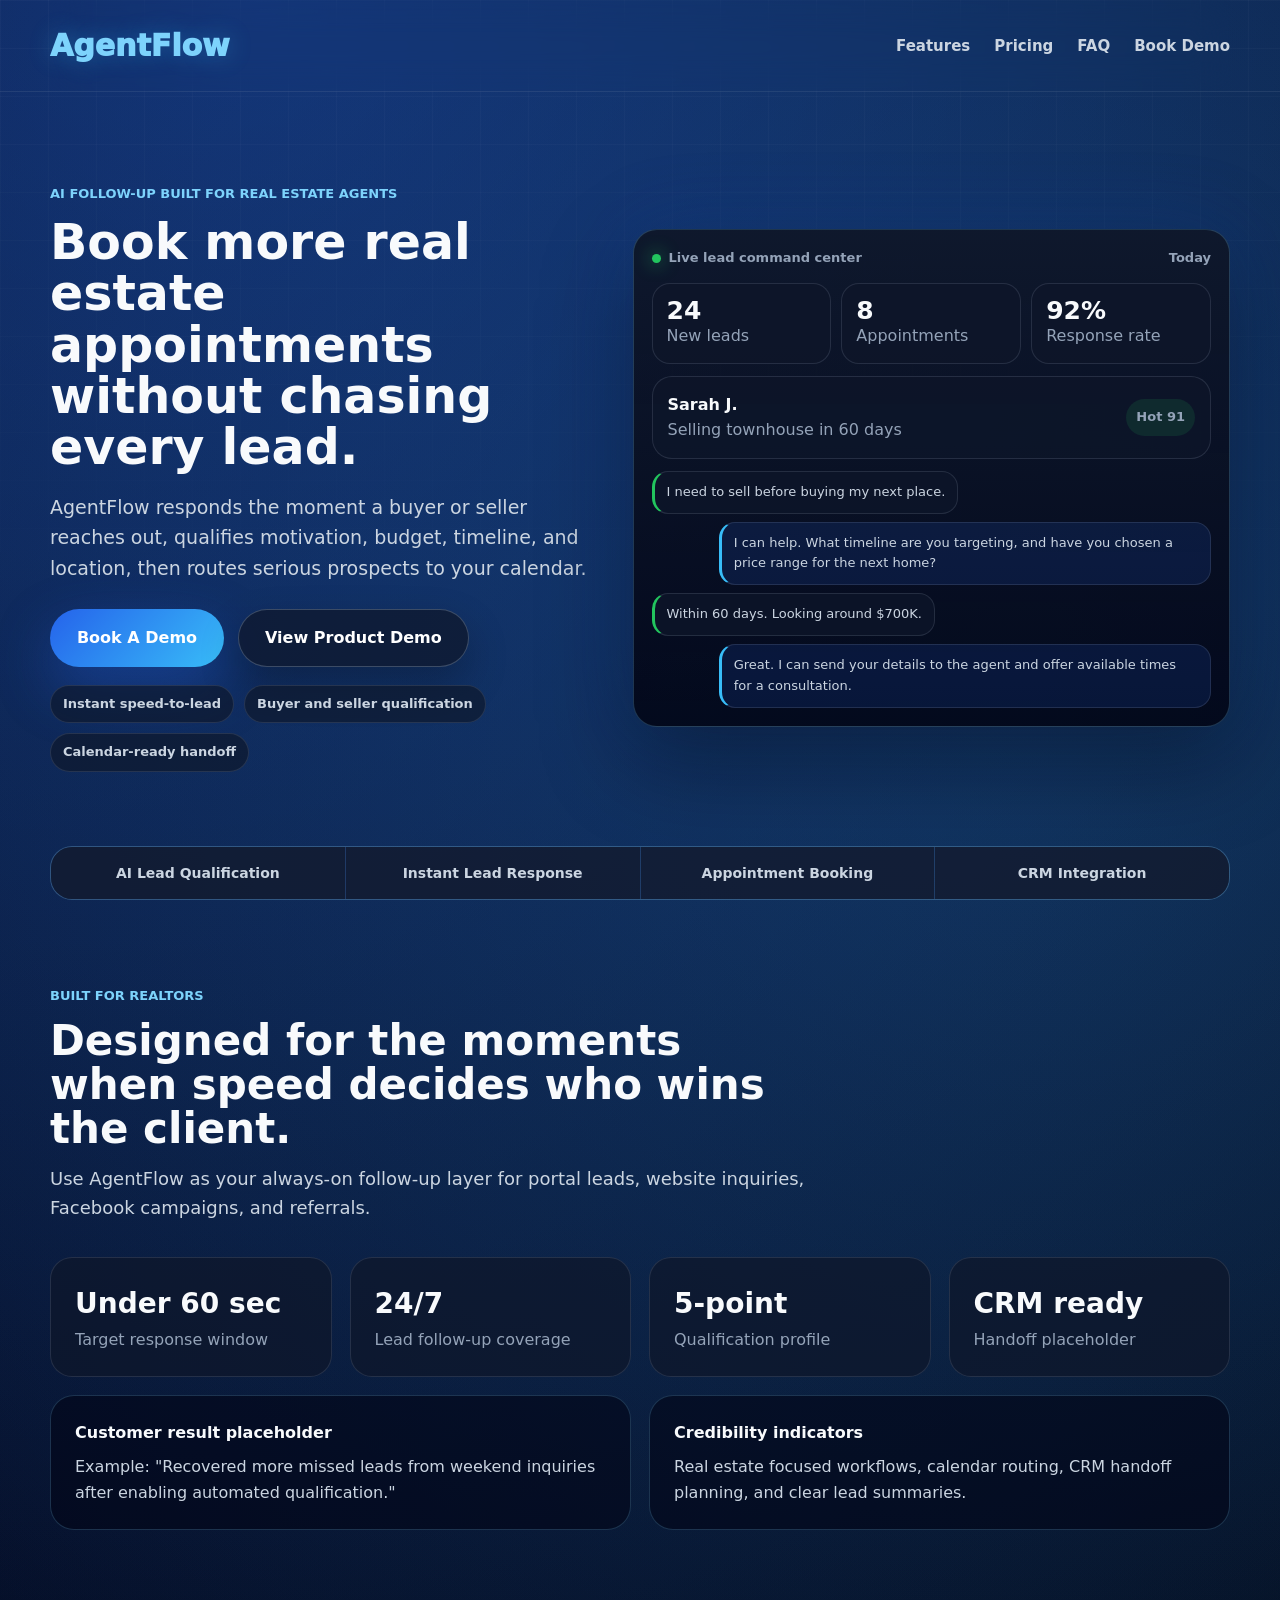
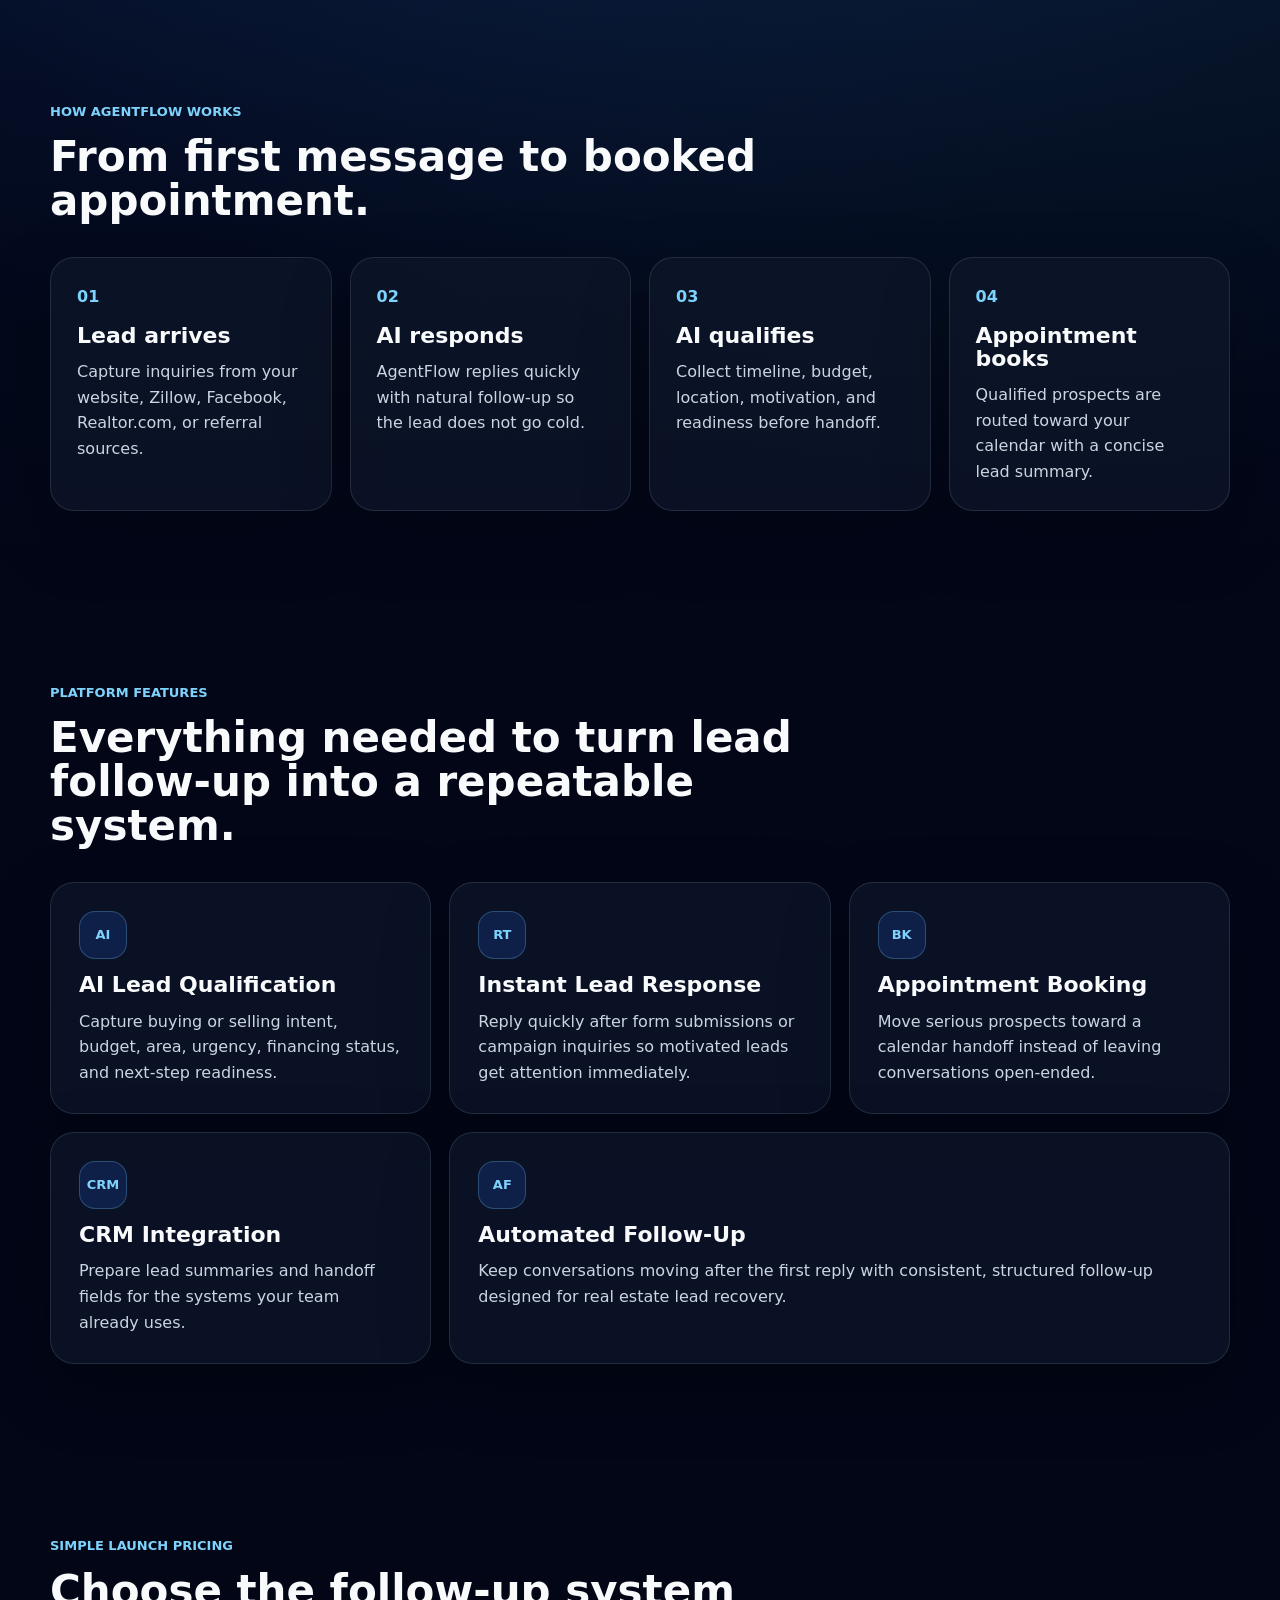
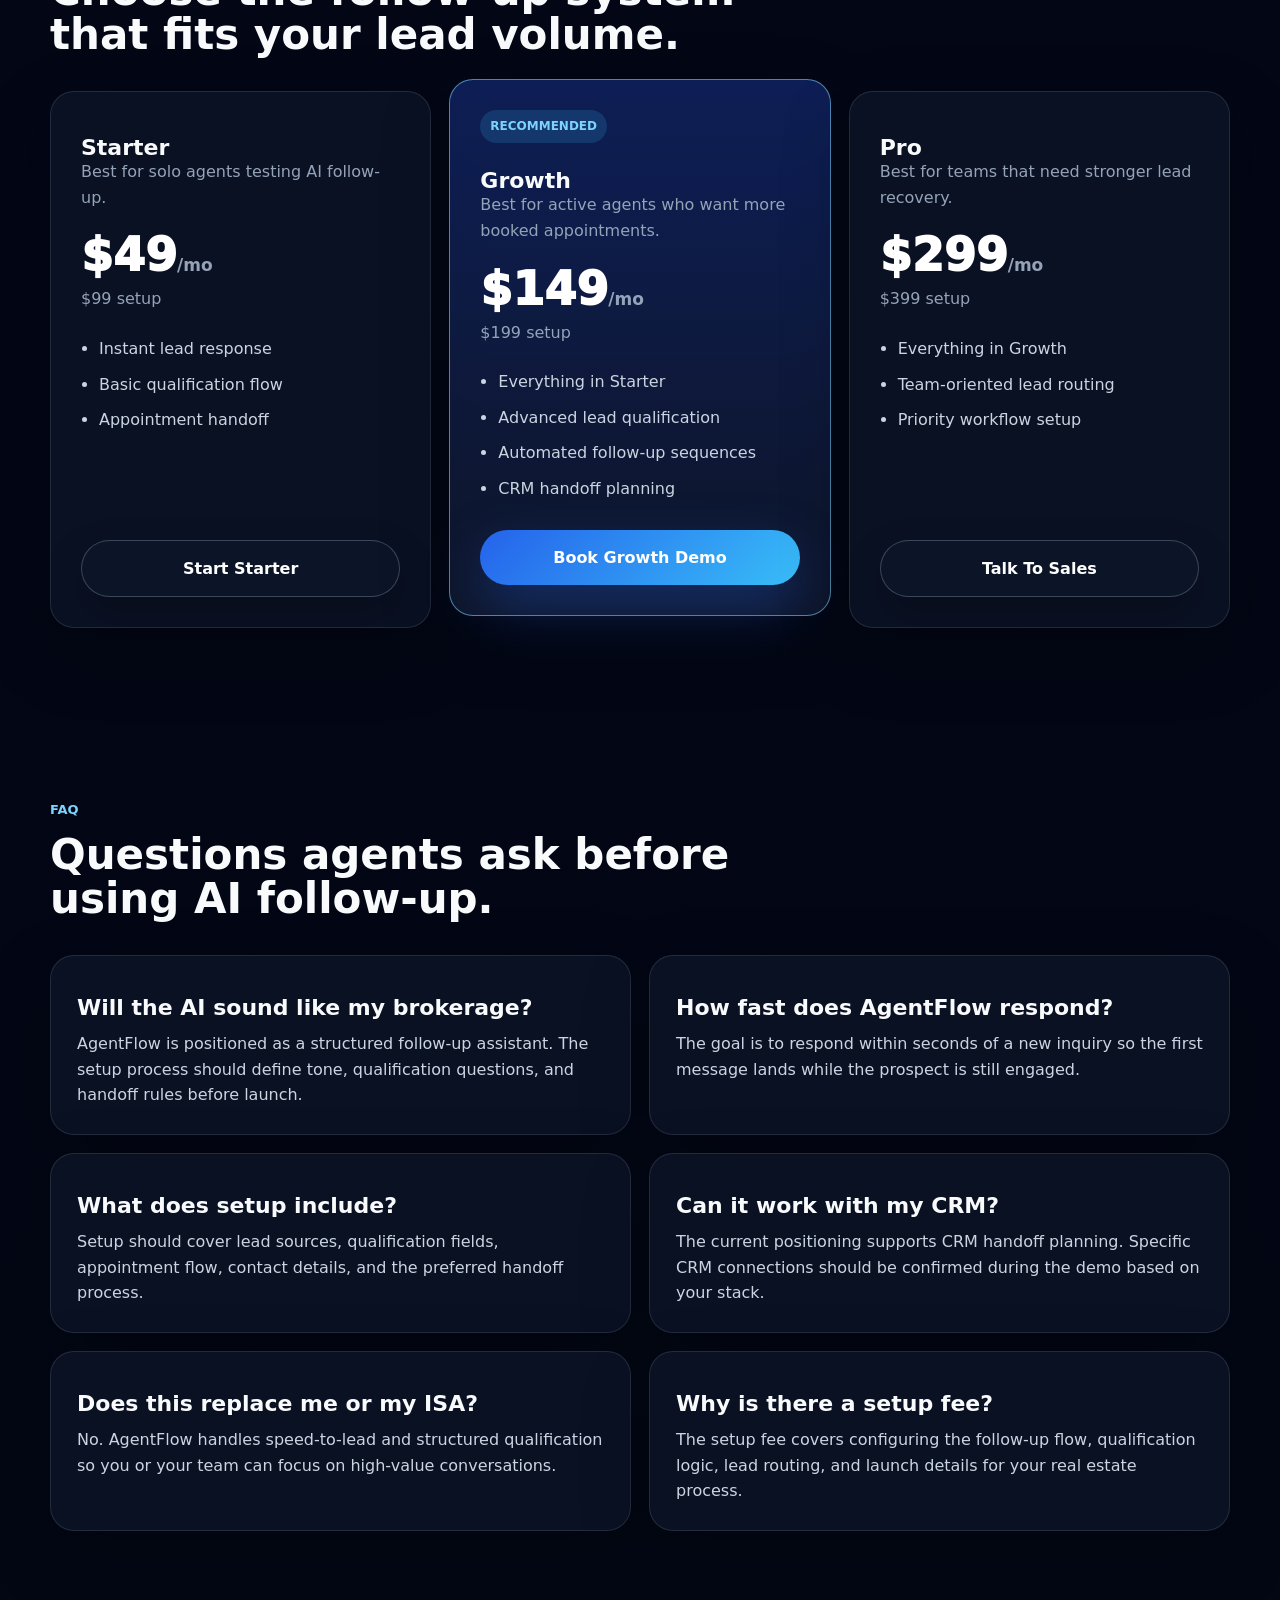
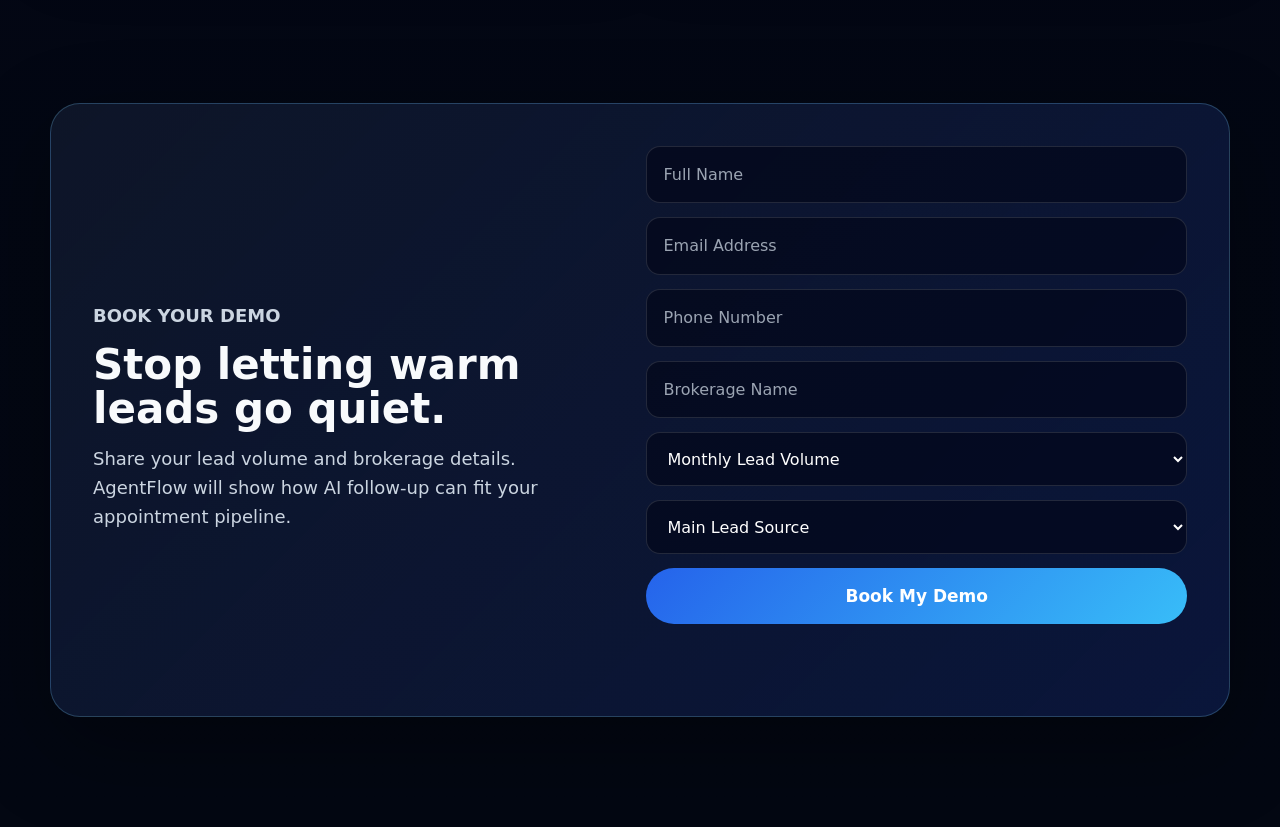
==== landing-page/index.html @ db69541e "Build AgentFlow landing page and lead capture" ====
<!DOCTYPE html>
<html lang="en">
<head>
  <meta charset="UTF-8">
  <meta name="viewport" content="width=device-width, initial-scale=1.0">
  <meta name="description" content="AgentFlow helps real estate agents respond to new leads, qualify buyers and sellers, and book more appointments with AI-powered follow-up.">
  <title>AgentFlow | AI Lead Response and Appointment Booking for Realtors</title>
  <link rel="stylesheet" href="styles.css">
</head>
<body>
  <nav>
    <a class="logo" href="#">AgentFlow</a>
    <div class="nav-links">
      <a href="#features">Features</a>
      <a href="#pricing">Pricing</a>
      <a href="#faq">FAQ</a>
      <a href="#contact">Book Demo</a>
    </div>
  </nav>

  <main>
    <section class="hero">
      <div class="hero-content">
        <p class="eyebrow">AI follow-up built for real estate agents</p>
        <h1>Book more real estate appointments without chasing every lead.</h1>
        <p class="hero-copy">AgentFlow responds the moment a buyer or seller reaches out, qualifies motivation, budget, timeline, and location, then routes serious prospects to your calendar.</p>

        <div class="hero-actions">
          <a class="btn btn-primary" href="#contact">Book A Demo</a>
          <a class="btn btn-secondary" href="dashboard.html">View Product Demo</a>
        </div>

        <div class="hero-points" aria-label="AgentFlow highlights">
          <span>Instant speed-to-lead</span>
          <span>Buyer and seller qualification</span>
          <span>Calendar-ready handoff</span>
        </div>
      </div>

      <div class="product-preview" aria-label="AgentFlow dashboard preview">
        <div class="preview-header">
          <div>
            <span class="status-dot"></span>
            Live lead command center
          </div>
          <span>Today</span>
        </div>

        <div class="preview-metrics">
          <div>
            <strong>24</strong>
            <span>New leads</span>
          </div>
          <div>
            <strong>8</strong>
            <span>Appointments</span>
          </div>
          <div>
            <strong>92%</strong>
            <span>Response rate</span>
          </div>
        </div>

        <div class="lead-card hot-lead">
          <div>
            <strong>Sarah J.</strong>
            <span>Selling townhouse in 60 days</span>
          </div>
          <span class="lead-score">Hot 91</span>
        </div>

        <div class="conversation">
          <div class="message lead-message">I need to sell before buying my next place.</div>
          <div class="message ai-message">I can help. What timeline are you targeting, and have you chosen a price range for the next home?</div>
          <div class="message lead-message">Within 60 days. Looking around $700K.</div>
          <div class="message ai-message">Great. I can send your details to the agent and offer available times for a consultation.</div>
        </div>
      </div>
    </section>

    <section class="hero-trust-bar" aria-label="AgentFlow platform capabilities">
      <span>AI Lead Qualification</span>
      <span>Instant Lead Response</span>
      <span>Appointment Booking</span>
      <span>CRM Integration</span>
    </section>

    <section class="trust">
      <div class="section-intro">
        <p class="eyebrow">Built for Realtors</p>
        <h2>Designed for the moments when speed decides who wins the client.</h2>
        <p>Use AgentFlow as your always-on follow-up layer for portal leads, website inquiries, Facebook campaigns, and referrals.</p>
      </div>

      <div class="trust-grid">
        <div class="metric-card">
          <strong>Under 60 sec</strong>
          <span>Target response window</span>
        </div>
        <div class="metric-card">
          <strong>24/7</strong>
          <span>Lead follow-up coverage</span>
        </div>
        <div class="metric-card">
          <strong>5-point</strong>
          <span>Qualification profile</span>
        </div>
        <div class="metric-card">
          <strong>CRM ready</strong>
          <span>Handoff placeholder</span>
        </div>
      </div>

      <div class="result-strip">
        <div>
          <strong>Customer result placeholder</strong>
          <p>Example: "Recovered more missed leads from weekend inquiries after enabling automated qualification."</p>
        </div>
        <div>
          <strong>Credibility indicators</strong>
          <p>Real estate focused workflows, calendar routing, CRM handoff planning, and clear lead summaries.</p>
        </div>
      </div>
    </section>

    <section class="workflow">
      <div class="section-intro">
        <p class="eyebrow">How AgentFlow works</p>
        <h2>From first message to booked appointment.</h2>
      </div>

      <div class="workflow-grid">
        <div class="step-card">
          <span>01</span>
          <h3>Lead arrives</h3>
          <p>Capture inquiries from your website, Zillow, Facebook, Realtor.com, or referral sources.</p>
        </div>
        <div class="step-card">
          <span>02</span>
          <h3>AI responds</h3>
          <p>AgentFlow replies quickly with natural follow-up so the lead does not go cold.</p>
        </div>
        <div class="step-card">
          <span>03</span>
          <h3>AI qualifies</h3>
          <p>Collect timeline, budget, location, motivation, and readiness before handoff.</p>
        </div>
        <div class="step-card">
          <span>04</span>
          <h3>Appointment books</h3>
          <p>Qualified prospects are routed toward your calendar with a concise lead summary.</p>
        </div>
      </div>
    </section>

    <section id="features" class="features">
      <div class="section-intro">
        <p class="eyebrow">Platform features</p>
        <h2>Everything needed to turn lead follow-up into a repeatable system.</h2>
      </div>

      <div class="features-grid">
        <div class="feature-card">
          <span class="feature-icon">AI</span>
          <h3>AI Lead Qualification</h3>
          <p>Capture buying or selling intent, budget, area, urgency, financing status, and next-step readiness.</p>
        </div>
        <div class="feature-card">
          <span class="feature-icon">RT</span>
          <h3>Instant Lead Response</h3>
          <p>Reply quickly after form submissions or campaign inquiries so motivated leads get attention immediately.</p>
        </div>
        <div class="feature-card">
          <span class="feature-icon">BK</span>
          <h3>Appointment Booking</h3>
          <p>Move serious prospects toward a calendar handoff instead of leaving conversations open-ended.</p>
        </div>
        <div class="feature-card">
          <span class="feature-icon">CRM</span>
          <h3>CRM Integration</h3>
          <p>Prepare lead summaries and handoff fields for the systems your team already uses.</p>
        </div>
        <div class="feature-card feature-wide">
          <span class="feature-icon">AF</span>
          <h3>Automated Follow-Up</h3>
          <p>Keep conversations moving after the first reply with consistent, structured follow-up designed for real estate lead recovery.</p>
        </div>
      </div>
    </section>

    <section id="pricing" class="pricing">
      <div class="section-intro">
        <p class="eyebrow">Simple launch pricing</p>
        <h2>Choose the follow-up system that fits your lead volume.</h2>
      </div>

      <div class="pricing-grid">
        <div class="pricing-card">
          <h3>Starter</h3>
          <p class="plan-copy">Best for solo agents testing AI follow-up.</p>
          <p class="price">$49<span>/mo</span></p>
          <p class="setup">$99 setup</p>
          <ul>
            <li>Instant lead response</li>
            <li>Basic qualification flow</li>
            <li>Appointment handoff</li>
          </ul>
          <a class="btn btn-secondary" href="#contact">Start Starter</a>
        </div>

        <div class="pricing-card recommended">
          <p class="plan-badge">Recommended</p>
          <h3>Growth</h3>
          <p class="plan-copy">Best for active agents who want more booked appointments.</p>
          <p class="price">$149<span>/mo</span></p>
          <p class="setup">$199 setup</p>
          <ul>
            <li>Everything in Starter</li>
            <li>Advanced lead qualification</li>
            <li>Automated follow-up sequences</li>
            <li>CRM handoff planning</li>
          </ul>
          <a class="btn btn-primary" href="#contact">Book Growth Demo</a>
        </div>

        <div class="pricing-card">
          <h3>Pro</h3>
          <p class="plan-copy">Best for teams that need stronger lead recovery.</p>
          <p class="price">$299<span>/mo</span></p>
          <p class="setup">$399 setup</p>
          <ul>
            <li>Everything in Growth</li>
            <li>Team-oriented lead routing</li>
            <li>Priority workflow setup</li>
          </ul>
          <a class="btn btn-secondary" href="#contact">Talk To Sales</a>
        </div>
      </div>
    </section>

    <section id="faq" class="faq">
      <div class="section-intro">
        <p class="eyebrow">FAQ</p>
        <h2>Questions agents ask before using AI follow-up.</h2>
      </div>

      <div class="faq-grid">
        <div class="faq-item">
          <h3>Will the AI sound like my brokerage?</h3>
          <p>AgentFlow is positioned as a structured follow-up assistant. The setup process should define tone, qualification questions, and handoff rules before launch.</p>
        </div>
        <div class="faq-item">
          <h3>How fast does AgentFlow respond?</h3>
          <p>The goal is to respond within seconds of a new inquiry so the first message lands while the prospect is still engaged.</p>
        </div>
        <div class="faq-item">
          <h3>What does setup include?</h3>
          <p>Setup should cover lead sources, qualification fields, appointment flow, contact details, and the preferred handoff process.</p>
        </div>
        <div class="faq-item">
          <h3>Can it work with my CRM?</h3>
          <p>The current positioning supports CRM handoff planning. Specific CRM connections should be confirmed during the demo based on your stack.</p>
        </div>
        <div class="faq-item">
          <h3>Does this replace me or my ISA?</h3>
          <p>No. AgentFlow handles speed-to-lead and structured qualification so you or your team can focus on high-value conversations.</p>
        </div>
        <div class="faq-item">
          <h3>Why is there a setup fee?</h3>
          <p>The setup fee covers configuring the follow-up flow, qualification logic, lead routing, and launch details for your real estate process.</p>
        </div>
      </div>
    </section>

    <section id="contact" class="contact">
      <div class="contact-panel">
        <div>
          <p class="eyebrow">Book your demo</p>
          <h2>Stop letting warm leads go quiet.</h2>
          <p>Share your lead volume and brokerage details. AgentFlow will show how AI follow-up can fit your appointment pipeline.</p>
        </div>

        <form class="demo-form" id="demo-form">
          <input type="text" name="full_name" placeholder="Full Name" autocomplete="name" required>
          <input type="email" name="email" placeholder="Email Address" autocomplete="email" required>
          <input type="tel" name="phone" placeholder="Phone Number" autocomplete="tel" required>
          <input type="text" name="brokerage" placeholder="Brokerage Name" autocomplete="organization">
          <select name="monthly_lead_volume" required>
            <option value="">Monthly Lead Volume</option>
            <option value="0-25 Leads">0-25 Leads</option>
            <option value="25-100 Leads">25-100 Leads</option>
            <option value="100-500 Leads">100-500 Leads</option>
            <option value="500+ Leads">500+ Leads</option>
          </select>
          <select name="main_lead_source" required>
            <option value="">Main Lead Source</option>
            <option value="Website">Website</option>
            <option value="Zillow">Zillow</option>
            <option value="Facebook">Facebook</option>
            <option value="Realtor.com">Realtor.com</option>
            <option value="Referral">Referral</option>
            <option value="Other">Other</option>
          </select>
          <input type="hidden" name="page_url">
          <input type="hidden" name="timestamp">
          <button type="submit">Book My Demo</button>
          <p class="form-status" id="form-status" role="status" aria-live="polite"></p>
        </form>
      </div>
    </section>
  </main>

  <script src="script.js" defer></script>
</body>
</html>
---- landing-page/styles.css ----
:root {
  --bg: #020617;
  --panel: rgba(15, 23, 42, 0.78);
  --panel-strong: rgba(15, 23, 42, 0.94);
  --line: rgba(148, 163, 184, 0.18);
  --line-strong: rgba(125, 211, 252, 0.36);
  --text: #f8fafc;
  --muted: #cbd5e1;
  --soft: #94a3b8;
  --blue: #2563eb;
  --cyan: #38bdf8;
  --cyan-soft: #7dd3fc;
  --green: #22c55e;
  --yellow: #facc15;
  --max: 1180px;
}

* {
  margin: 0;
  padding: 0;
  box-sizing: border-box;
}

html {
  scroll-behavior: smooth;
}

body {
  font-family: Inter, ui-sans-serif, system-ui, -apple-system, BlinkMacSystemFont, "Segoe UI", Arial, sans-serif;
  background:
    radial-gradient(circle at 20% 0%, rgba(37, 99, 235, 0.38), transparent 34%),
    radial-gradient(circle at 80% 12%, rgba(56, 189, 248, 0.18), transparent 28%),
    linear-gradient(180deg, #061127 0%, var(--bg) 42%, #030712 100%);
  color: var(--text);
  line-height: 1.6;
}

body::before {
  content: "";
  position: fixed;
  inset: 0;
  pointer-events: none;
  background-image: linear-gradient(rgba(255,255,255,0.028) 1px, transparent 1px), linear-gradient(90deg, rgba(255,255,255,0.028) 1px, transparent 1px);
  background-size: 48px 48px;
  mask-image: linear-gradient(to bottom, black, transparent 78%);
}

a {
  color: inherit;
}

nav {
  display: flex;
  justify-content: space-between;
  align-items: center;
  gap: 24px;
  width: min(var(--max), calc(100% - 48px));
  margin: 0 auto;
  padding: 22px 0;
  position: sticky;
  top: 0;
  z-index: 10;
  backdrop-filter: blur(18px);
}

nav::after {
  content: "";
  position: absolute;
  left: 50%;
  bottom: 0;
  width: 100vw;
  height: 1px;
  transform: translateX(-50%);
  background: rgba(148, 163, 184, 0.14);
}

.logo {
  color: var(--cyan-soft);
  font-size: 30px;
  font-weight: 950;
  letter-spacing: 0;
  text-decoration: none;
  text-shadow: 0 0 24px rgba(56, 189, 248, 0.32);
}

.nav-links {
  display: flex;
  align-items: center;
  gap: 24px;
}

.nav-links a {
  color: var(--muted);
  font-size: 15px;
  font-weight: 700;
  text-decoration: none;
}

.nav-links a:hover {
  color: var(--text);
}

main {
  position: relative;
}

.hero,
.hero-trust-bar,
.trust,
.workflow,
.features,
.pricing,
.faq,
.contact {
  width: min(var(--max), calc(100% - 48px));
  margin: 0 auto;
}

.hero {
  display: grid;
  grid-template-columns: minmax(0, 0.95fr) minmax(440px, 1.05fr);
  gap: 42px;
  align-items: center;
  min-height: calc(100vh - 150px);
  padding: 40px 0 18px;
}

.hero-content {
  max-width: 660px;
}

.eyebrow {
  color: var(--cyan-soft);
  font-size: 13px;
  font-weight: 900;
  letter-spacing: 0;
  margin-bottom: 12px;
  text-transform: uppercase;
}

h1,
h2,
h3 {
  letter-spacing: 0;
  line-height: 1.05;
}

h1 {
  font-size: 49px;
  max-width: 640px;
}

.hero-copy {
  max-width: 630px;
  margin-top: 18px;
  color: var(--muted);
  font-size: 19px;
}

.hero-actions {
  display: flex;
  flex-wrap: wrap;
  gap: 14px;
  margin-top: 26px;
}

.btn {
  display: inline-flex;
  align-items: center;
  justify-content: center;
  min-height: 54px;
  min-width: 174px;
  padding: 15px 26px;
  border-radius: 999px;
  color: white;
  font-weight: 900;
  text-align: center;
  text-decoration: none;
  transition: transform 0.2s ease, box-shadow 0.2s ease, border-color 0.2s ease, background 0.2s ease;
}

.btn:hover {
  transform: translateY(-2px);
}

.btn-primary {
  background: linear-gradient(135deg, var(--blue), var(--cyan));
  box-shadow: 0 22px 55px rgba(37, 99, 235, 0.34);
}

.btn-secondary {
  background: rgba(15, 23, 42, 0.72);
  border: 1px solid rgba(148, 163, 184, 0.34);
  box-shadow: 0 18px 42px rgba(0, 0, 0, 0.24);
}

.btn-secondary:hover {
  border-color: var(--line-strong);
}

.hero-points {
  display: flex;
  flex-wrap: wrap;
  gap: 10px;
  margin-top: 18px;
}

.hero-points span {
  border: 1px solid var(--line);
  border-radius: 999px;
  background: rgba(15, 23, 42, 0.66);
  color: var(--muted);
  font-size: 13px;
  font-weight: 800;
  padding: 8px 12px;
}

.product-preview {
  border: 1px solid rgba(125, 211, 252, 0.22);
  border-radius: 24px;
  background: linear-gradient(180deg, rgba(15, 23, 42, 0.96), rgba(2, 6, 23, 0.92));
  box-shadow: 0 32px 90px rgba(0, 0, 0, 0.42), 0 0 80px rgba(37, 99, 235, 0.18);
  padding: 18px;
  overflow: hidden;
}

.preview-header,
.lead-card {
  display: flex;
  align-items: center;
  justify-content: space-between;
  gap: 16px;
}

.preview-header {
  color: var(--soft);
  font-size: 13px;
  font-weight: 800;
  margin-bottom: 14px;
}

.preview-header div {
  display: flex;
  align-items: center;
  gap: 8px;
}

.status-dot {
  display: inline-block;
  width: 9px;
  height: 9px;
  border-radius: 999px;
  background: var(--green);
  box-shadow: 0 0 18px rgba(34, 197, 94, 0.9);
}

.preview-metrics {
  display: grid;
  grid-template-columns: repeat(3, 1fr);
  gap: 10px;
}

.preview-metrics div,
.lead-card,
.message,
.metric-card,
.step-card,
.feature-card,
.pricing-card,
.faq-item {
  border: 1px solid var(--line);
  background: rgba(15, 23, 42, 0.72);
}

.preview-metrics div {
  border-radius: 18px;
  padding: 14px;
}

.preview-metrics strong {
  display: block;
  font-size: 25px;
  line-height: 1;
}

.preview-metrics span,
.lead-card span,
.metric-card span,
.setup,
.plan-copy {
  color: var(--soft);
}

.lead-card {
  border-radius: 20px;
  margin-top: 12px;
  padding: 15px;
}

.lead-card strong,
.lead-card span {
  display: block;
}

.lead-score {
  flex: 0 0 auto;
  border-radius: 999px;
  background: rgba(34, 197, 94, 0.12);
  color: #86efac;
  font-size: 13px;
  font-weight: 900;
  padding: 8px 10px;
}

.conversation {
  display: grid;
  gap: 8px;
  margin-top: 12px;
}

.message {
  max-width: 88%;
  border-radius: 16px;
  color: var(--muted);
  font-size: 13px;
  padding: 10px 12px;
}

.lead-message {
  justify-self: start;
  border-left: 3px solid var(--green);
}

.ai-message {
  justify-self: end;
  border-left: 3px solid var(--cyan);
  background: rgba(37, 99, 235, 0.14);
}

.hero-trust-bar {
  display: grid;
  grid-template-columns: repeat(4, 1fr);
  gap: 1px;
  border: 1px solid rgba(125, 211, 252, 0.2);
  border-radius: 22px;
  background: rgba(148, 163, 184, 0.12);
  overflow: hidden;
  margin-top: 4px;
}

.hero-trust-bar span {
  background: rgba(15, 23, 42, 0.78);
  color: var(--muted);
  font-size: 14px;
  font-weight: 900;
  padding: 15px 16px;
  text-align: center;
}

.trust,
.workflow,
.features,
.pricing,
.faq,
.contact {
  padding: 86px 0;
}

.section-intro {
  max-width: 760px;
  margin-bottom: 34px;
}

.section-intro h2,
.contact h2 {
  font-size: 42px;
}

.section-intro p:not(.eyebrow),
.contact p {
  margin-top: 14px;
  color: var(--muted);
  font-size: 18px;
}

.trust-grid,
.workflow-grid,
.features-grid,
.pricing-grid,
.faq-grid {
  display: grid;
  gap: 18px;
}

.trust-grid {
  grid-template-columns: repeat(4, 1fr);
}

.metric-card {
  border-radius: 22px;
  padding: 24px;
}

.metric-card strong {
  display: block;
  font-size: 28px;
}

.result-strip {
  display: grid;
  grid-template-columns: 1fr 1fr;
  gap: 18px;
  margin-top: 18px;
}

.result-strip div {
  border: 1px solid rgba(125, 211, 252, 0.2);
  border-radius: 24px;
  background: rgba(2, 6, 23, 0.62);
  padding: 24px;
}

.result-strip p {
  color: var(--muted);
  margin-top: 8px;
}

.workflow-grid {
  grid-template-columns: repeat(4, 1fr);
}

.step-card,
.feature-card,
.pricing-card,
.faq-item {
  border-radius: 24px;
  box-shadow: 0 24px 70px rgba(0, 0, 0, 0.22);
}

.step-card {
  padding: 26px;
}

.step-card span {
  color: var(--cyan-soft);
  font-weight: 900;
}

.step-card h3,
.feature-card h3,
.pricing-card h3,
.faq-item h3 {
  margin-top: 14px;
  font-size: 22px;
}

.step-card p,
.feature-card p,
.faq-item p {
  color: var(--muted);
  margin-top: 12px;
}

.features-grid {
  grid-template-columns: repeat(3, 1fr);
}

.feature-card {
  padding: 28px;
}

.feature-wide {
  grid-column: span 2;
}

.feature-icon {
  display: inline-flex;
  align-items: center;
  justify-content: center;
  width: 48px;
  height: 48px;
  border: 1px solid rgba(125, 211, 252, 0.26);
  border-radius: 16px;
  background: rgba(37, 99, 235, 0.18);
  color: var(--cyan-soft);
  font-size: 13px;
  font-weight: 900;
}

.pricing-grid {
  grid-template-columns: repeat(3, 1fr);
  align-items: stretch;
}

.pricing-card {
  display: flex;
  flex-direction: column;
  position: relative;
  padding: 30px;
}

.pricing-card.recommended {
  border-color: rgba(125, 211, 252, 0.58);
  background: linear-gradient(180deg, rgba(30, 64, 175, 0.42), rgba(15, 23, 42, 0.9));
  transform: translateY(-12px);
}

.plan-badge {
  align-self: flex-start;
  border-radius: 999px;
  background: rgba(56, 189, 248, 0.16);
  color: var(--cyan-soft);
  font-size: 12px;
  font-weight: 900;
  margin-bottom: 12px;
  padding: 7px 10px;
  text-transform: uppercase;
}

.price {
  margin-top: 22px;
  color: white;
  font-size: 46px;
  font-weight: 950;
  line-height: 1;
}

.price span {
  color: var(--soft);
  font-size: 17px;
  font-weight: 800;
}

.setup {
  margin-top: 8px;
}

.pricing-card ul {
  display: grid;
  gap: 10px;
  margin: 24px 0 28px;
  padding-left: 18px;
  color: var(--muted);
}

.pricing-card .btn {
  margin-top: auto;
}

.faq-grid {
  grid-template-columns: repeat(2, 1fr);
}

.faq-item {
  padding: 26px;
}

.contact {
  padding-bottom: 110px;
}

.contact-panel {
  display: grid;
  grid-template-columns: 0.95fr 1fr;
  gap: 40px;
  align-items: center;
  border: 1px solid rgba(125, 211, 252, 0.24);
  border-radius: 30px;
  background: linear-gradient(135deg, rgba(15, 23, 42, 0.92), rgba(30, 64, 175, 0.26));
  box-shadow: 0 30px 90px rgba(0, 0, 0, 0.32);
  padding: 42px;
}

.demo-form {
  display: grid;
  gap: 14px;
}

.demo-form input,
.demo-form select {
  width: 100%;
  min-height: 54px;
  border: 1px solid rgba(255, 255, 255, 0.12);
  border-radius: 14px;
  background: rgba(2, 6, 23, 0.62);
  color: white;
  font: inherit;
  font-size: 16px;
  padding: 15px 16px;
}

.demo-form input::placeholder {
  color: rgba(203, 213, 225, 0.76);
}

.demo-form button {
  min-height: 56px;
  border: none;
  border-radius: 999px;
  background: linear-gradient(135deg, var(--blue), var(--cyan));
  color: white;
  cursor: pointer;
  font: inherit;
  font-size: 17px;
  font-weight: 900;
}

.demo-form button:disabled {
  cursor: wait;
  opacity: 0.72;
}

.form-status {
  min-height: 22px;
  color: var(--soft);
  font-size: 14px;
  font-weight: 800;
  text-align: center;
}

.form-status-success {
  color: #86efac;
}

.form-status-error {
  color: #fca5a5;
}

.form-status-loading {
  color: var(--cyan-soft);
}

@media (max-width: 980px) {
  .hero {
    grid-template-columns: 1fr;
    min-height: auto;
    padding-top: 72px;
  }

  .product-preview {
    max-width: 680px;
  }

  .trust-grid,
  .workflow-grid {
    grid-template-columns: repeat(2, 1fr);
  }

  .features-grid,
  .pricing-grid {
    grid-template-columns: 1fr 1fr;
  }

  .feature-wide {
    grid-column: span 1;
  }

  .pricing-card.recommended {
    transform: none;
  }

  .contact-panel {
    grid-template-columns: 1fr;
  }
}

@media (max-width: 760px) {
  nav {
    flex-direction: column;
    width: min(var(--max), calc(100% - 32px));
    padding: 18px 0;
  }

  .nav-links {
    justify-content: center;
    flex-wrap: wrap;
    gap: 12px 18px;
  }

  .hero,
  .hero-trust-bar,
  .trust,
  .workflow,
  .features,
  .pricing,
  .faq,
  .contact {
    width: min(var(--max), calc(100% - 32px));
  }

  .hero {
    padding: 56px 0 42px;
  }

  .hero-trust-bar {
    grid-template-columns: repeat(2, 1fr);
  }

  h1 {
    font-size: 42px;
  }

  .hero-copy,
  .section-intro p:not(.eyebrow),
  .contact p {
    font-size: 17px;
  }

  .section-intro h2,
  .contact h2 {
    font-size: 34px;
  }

  .trust,
  .workflow,
  .features,
  .pricing,
  .faq,
  .contact {
    padding: 62px 0;
  }

  .result-strip,
  .features-grid,
  .pricing-grid,
  .faq-grid,
  .contact-panel {
    grid-template-columns: 1fr;
  }

  .product-preview,
  .contact-panel {
    border-radius: 24px;
    padding: 22px;
  }
}

@media (max-width: 520px) {
  .logo {
    font-size: 25px;
  }

  .nav-links a {
    font-size: 14px;
  }

  h1 {
    font-size: 35px;
  }

  .hero-actions,
  .hero-points {
    flex-direction: column;
  }

  .btn,
  .hero-points span {
    width: 100%;
  }

  .preview-metrics,
  .hero-trust-bar,
  .trust-grid,
  .workflow-grid {
    grid-template-columns: 1fr;
  }

  .preview-header,
  .lead-card {
    align-items: flex-start;
    flex-direction: column;
  }

  .message {
    max-width: 100%;
  }

  .section-intro h2,
  .contact h2 {
    font-size: 30px;
  }

  .pricing-card,
  .feature-card,
  .step-card,
  .faq-item,
  .metric-card {
    padding: 22px;
  }
}
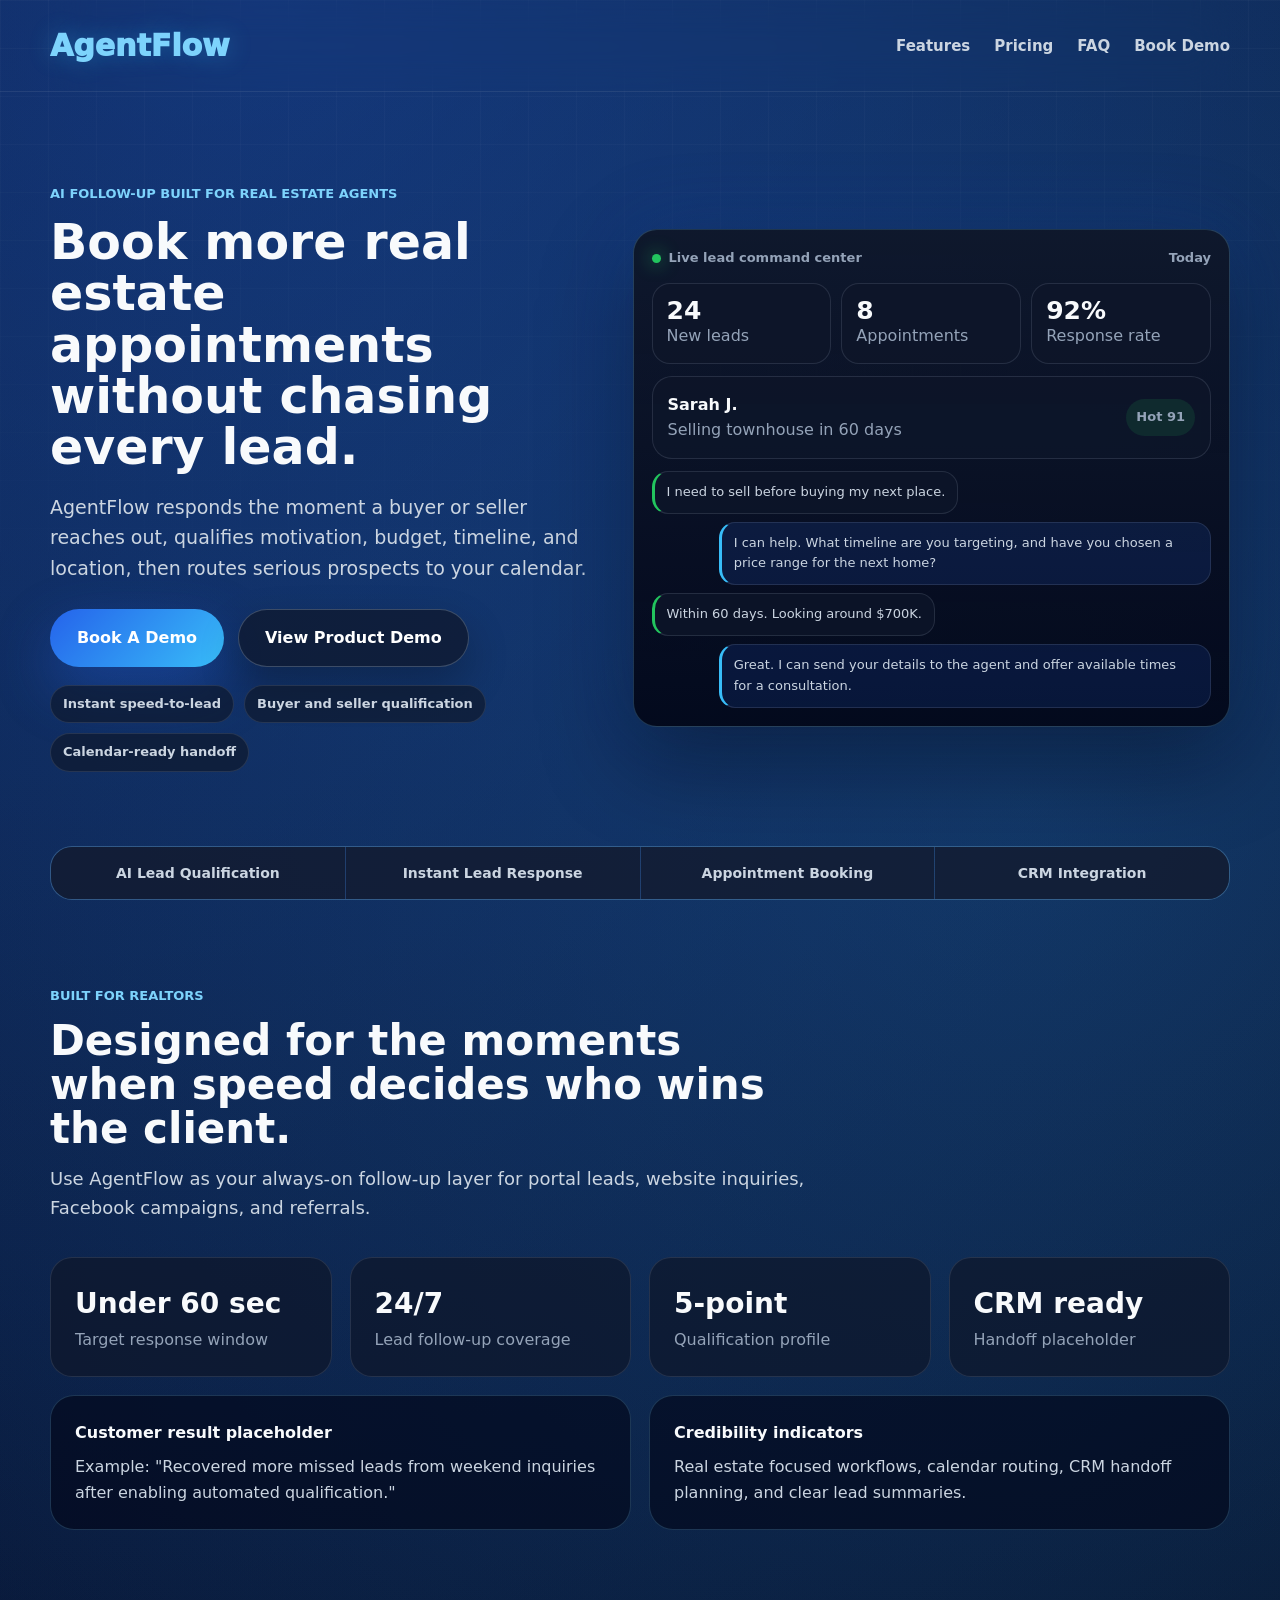
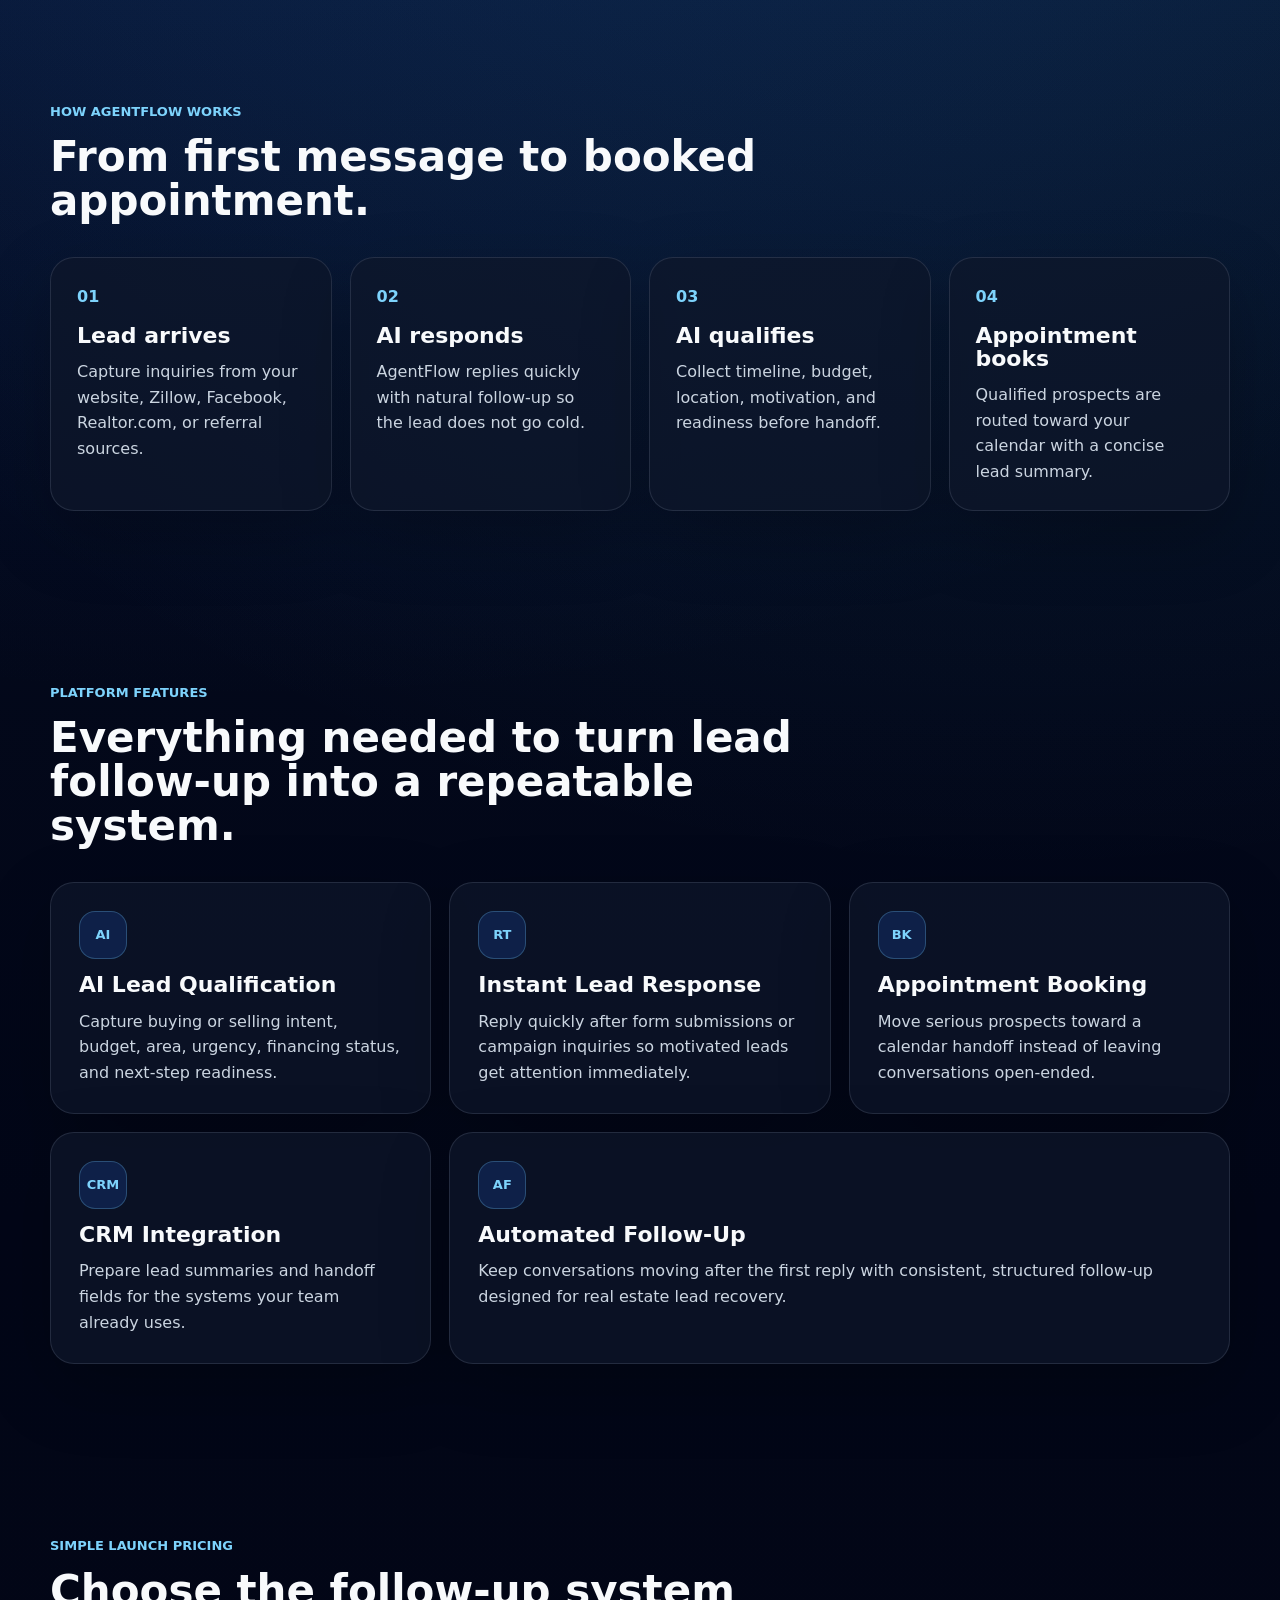
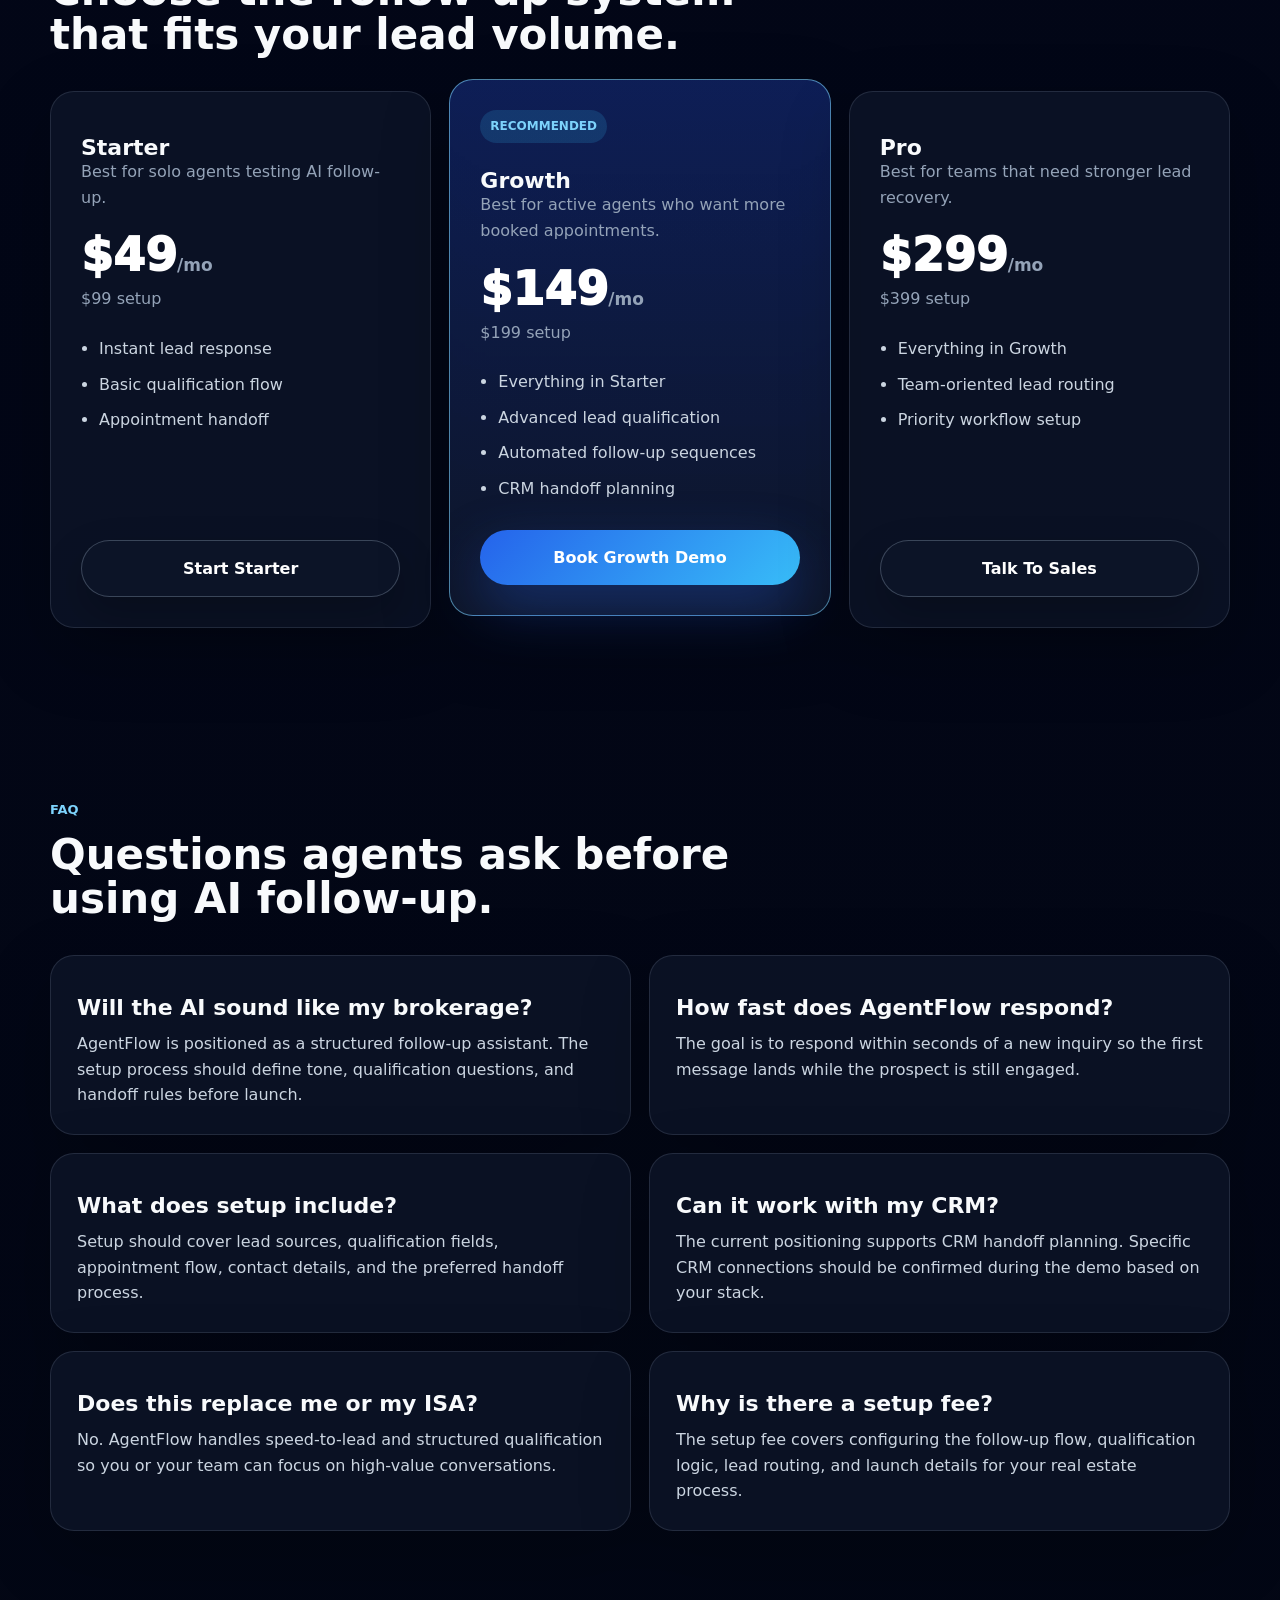
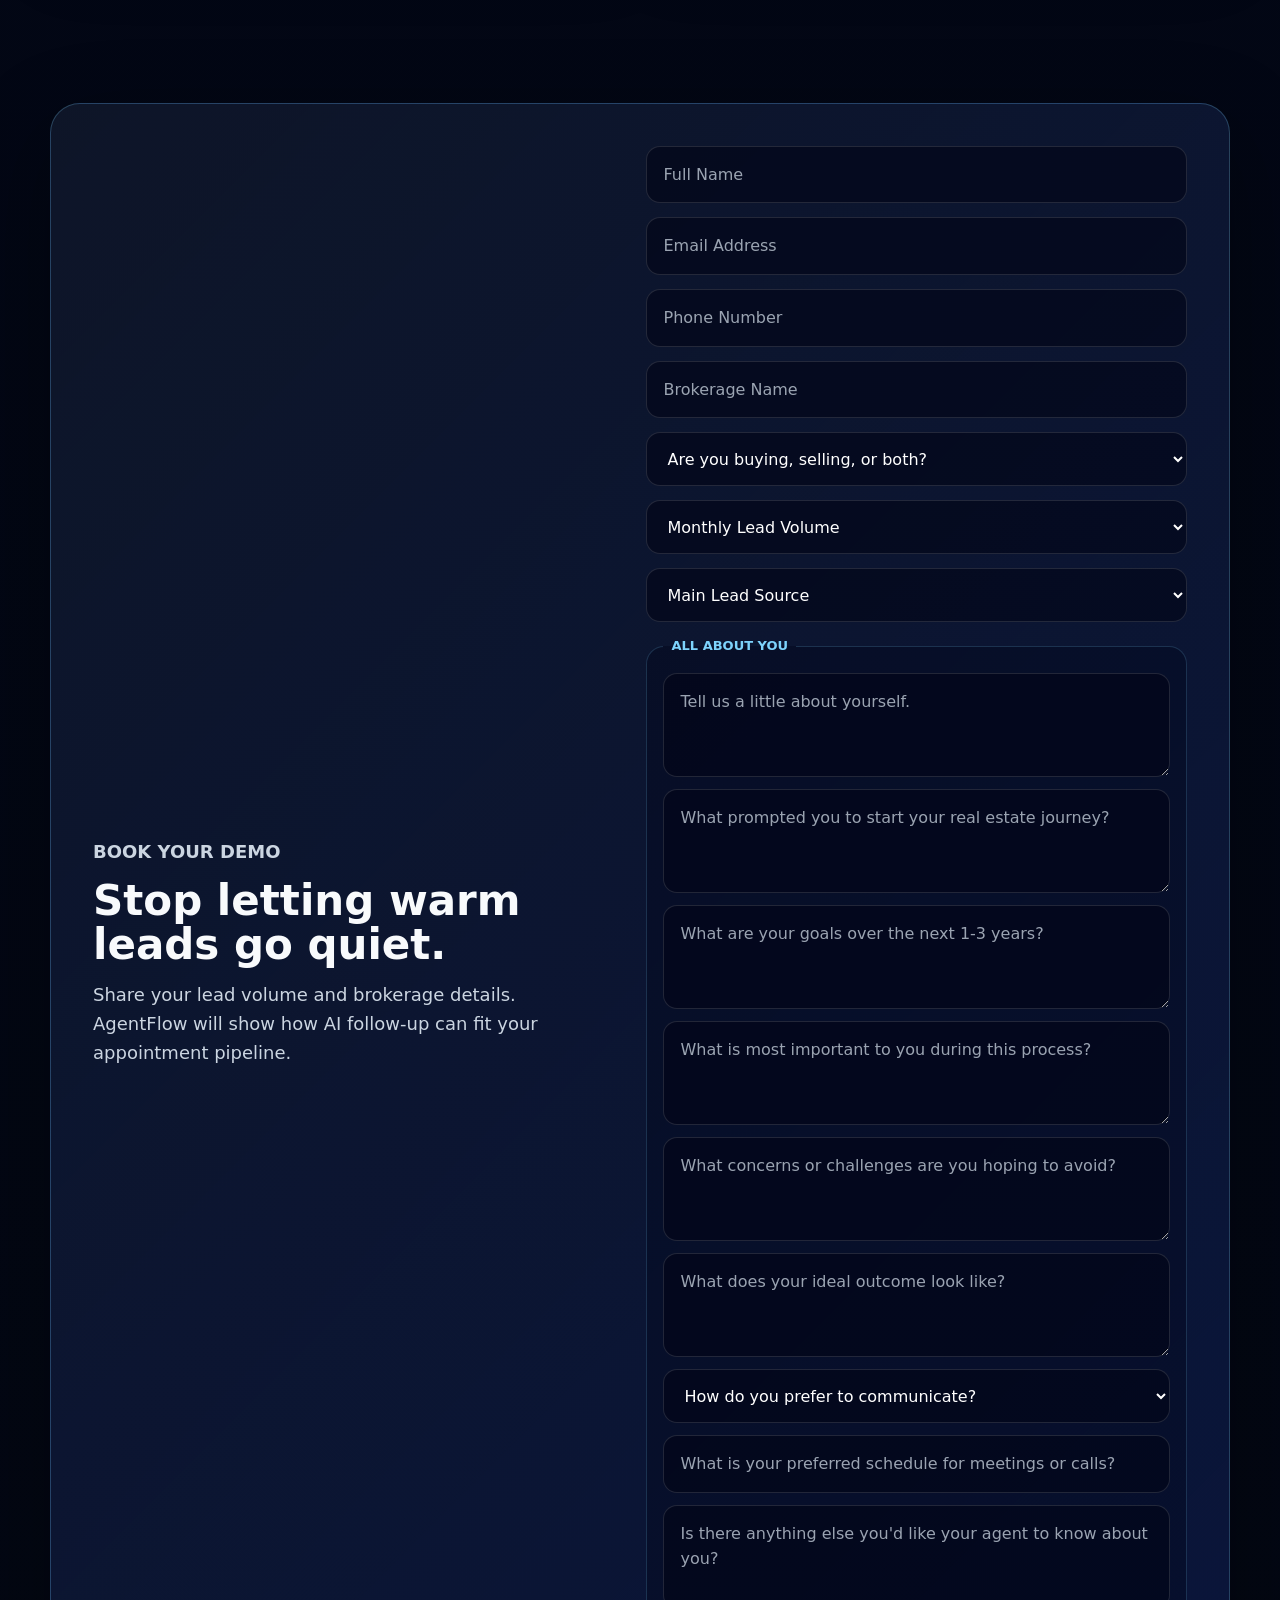
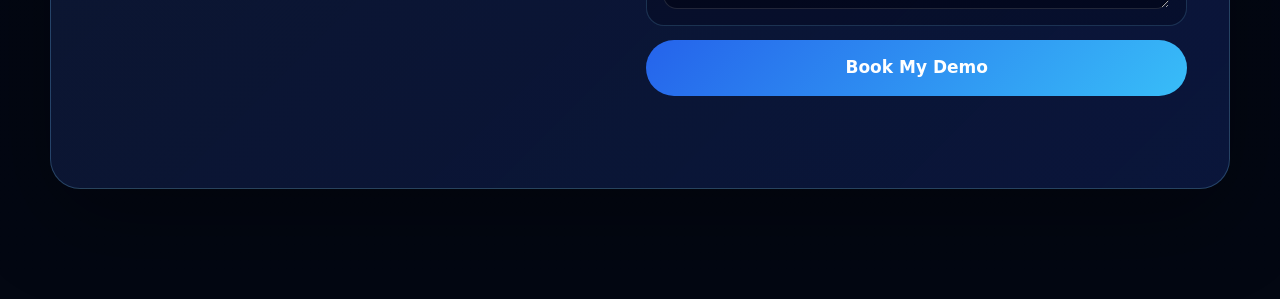
==== commit e77cad06: "Add AI qualification workflow" ====
--- a/landing-page/index.html
+++ b/landing-page/index.html
@@ -285,6 +285,13 @@
           <input type="email" name="email" placeholder="Email Address" autocomplete="email" required>
           <input type="tel" name="phone" placeholder="Phone Number" autocomplete="tel" required>
           <input type="text" name="brokerage" placeholder="Brokerage Name" autocomplete="organization">
+          <select name="lead_intent" id="lead-intent" required>
+            <option value="">Are you buying, selling, or both?</option>
+            <option value="Buyer">Buyer</option>
+            <option value="Seller">Seller</option>
+            <option value="Both">Both Buyer and Seller</option>
+            <option value="Not Sure">Not Sure</option>
+          </select>
           <select name="monthly_lead_volume" required>
             <option value="">Monthly Lead Volume</option>
             <option value="0-25 Leads">0-25 Leads</option>
@@ -301,9 +308,82 @@
             <option value="Referral">Referral</option>
             <option value="Other">Other</option>
           </select>
+
+          <fieldset class="form-section conditional-section" id="buyer-section" data-section="buyer" hidden>
+            <legend>Buyer Details</legend>
+            <select name="buyer_property_use">
+              <option value="">Are you buying a primary residence, investment property, or vacation home?</option>
+              <option value="Primary Residence">Primary Residence</option>
+              <option value="Investment Property">Investment Property</option>
+              <option value="Vacation Home">Vacation Home</option>
+              <option value="Not Sure">Not Sure</option>
+            </select>
+            <input type="text" name="buyer_locations" placeholder="What areas or neighborhoods are you interested in?">
+            <input type="text" name="buyer_budget" placeholder="What is your target budget?">
+            <select name="buyer_financing_status">
+              <option value="">Have you been pre-approved for financing?</option>
+              <option value="Pre-approved">Yes, I am pre-approved</option>
+              <option value="Started Financing">I have started the financing process</option>
+              <option value="Not Yet">Not yet</option>
+              <option value="Cash Buyer">Cash buyer</option>
+            </select>
+            <input type="text" name="buyer_timeline" placeholder="What is your desired timeline for moving?">
+            <select name="buyer_has_agent">
+              <option value="">Are you currently working with an agent?</option>
+              <option value="No">No</option>
+              <option value="Yes">Yes</option>
+              <option value="Interviewing Agents">Interviewing agents</option>
+            </select>
+            <textarea name="buyer_home_priorities" placeholder="What are your top priorities in a home?"></textarea>
+          </fieldset>
+
+          <fieldset class="form-section conditional-section" id="seller-section" data-section="seller" hidden>
+            <legend>Seller Details</legend>
+            <input type="text" name="seller_property_address" placeholder="What property are you considering selling?">
+            <input type="text" name="seller_property_type" placeholder="What is the property type?">
+            <input type="text" name="seller_estimated_value" placeholder="What is the property's approximate value?">
+            <input type="text" name="seller_timeline" placeholder="What is your desired selling timeline?">
+            <select name="seller_previously_listed">
+              <option value="">Have you listed the property before?</option>
+              <option value="No">No</option>
+              <option value="Yes">Yes</option>
+              <option value="Not Sure">Not Sure</option>
+            </select>
+            <select name="seller_has_agent">
+              <option value="">Are you currently working with an agent?</option>
+              <option value="No">No</option>
+              <option value="Yes">Yes</option>
+              <option value="Interviewing Agents">Interviewing agents</option>
+            </select>
+            <textarea name="seller_motivation" placeholder="What is motivating you to sell?"></textarea>
+            <textarea name="seller_next_destination" placeholder="Have you already identified your next home or destination?"></textarea>
+          </fieldset>
+
+          <fieldset class="form-section">
+            <legend>All About You</legend>
+            <textarea name="about_self" placeholder="Tell us a little about yourself."></textarea>
+            <textarea name="journey_prompt" placeholder="What prompted you to start your real estate journey?"></textarea>
+            <textarea name="one_to_three_year_goals" placeholder="What are your goals over the next 1-3 years?"></textarea>
+            <textarea name="process_priorities" placeholder="What is most important to you during this process?"></textarea>
+            <textarea name="concerns_to_avoid" placeholder="What concerns or challenges are you hoping to avoid?"></textarea>
+            <textarea name="ideal_outcome" placeholder="What does your ideal outcome look like?"></textarea>
+            <select name="communication_preference">
+              <option value="">How do you prefer to communicate?</option>
+              <option value="Phone">Phone</option>
+              <option value="Text">Text</option>
+              <option value="Email">Email</option>
+              <option value="No Preference">No Preference</option>
+            </select>
+            <input type="text" name="preferred_meeting_schedule" placeholder="What is your preferred schedule for meetings or calls?">
+            <textarea name="agent_notes" placeholder="Is there anything else you'd like your agent to know about you?"></textarea>
+          </fieldset>
+
           <input type="hidden" name="page_url">
           <input type="hidden" name="timestamp">
           <button type="submit">Book My Demo</button>
+          <div class="calendly-option" id="calendly-option" hidden>
+            <a class="btn btn-primary" id="calendly-link" href="https://calendly.com/isaiah-royer/30min">Schedule A Demo</a>
+          </div>
           <p class="form-status" id="form-status" role="status" aria-live="polite"></p>
         </form>
       </div>
--- a/landing-page/styles.css
+++ b/landing-page/styles.css
@@ -577,7 +577,8 @@
 }
 
 .demo-form input,
-.demo-form select {
+.demo-form select,
+.demo-form textarea {
   width: 100%;
   min-height: 54px;
   border: 1px solid rgba(255, 255, 255, 0.12);
@@ -589,8 +590,35 @@
   padding: 15px 16px;
 }
 
-.demo-form input::placeholder {
+.demo-form textarea {
+  min-height: 104px;
+  resize: vertical;
+}
+
+.demo-form input::placeholder,
+.demo-form textarea::placeholder {
   color: rgba(203, 213, 225, 0.76);
+}
+
+.form-section {
+  display: grid;
+  gap: 12px;
+  border: 1px solid rgba(125, 211, 252, 0.18);
+  border-radius: 18px;
+  background: rgba(2, 6, 23, 0.32);
+  padding: 16px;
+}
+
+.form-section[hidden] {
+  display: none;
+}
+
+.form-section legend {
+  color: var(--cyan-soft);
+  font-size: 13px;
+  font-weight: 900;
+  padding: 0 8px;
+  text-transform: uppercase;
 }
 
 .demo-form button {
@@ -610,12 +638,23 @@
   opacity: 0.72;
 }
 
+.calendly-option {
+  display: flex;
+  justify-content: center;
+}
+
+.calendly-option[hidden] {
+  display: none;
+}
+
 .form-status {
   min-height: 22px;
   color: var(--soft);
   font-size: 14px;
   font-weight: 800;
+  line-height: 1.5;
   text-align: center;
+  white-space: pre-line;
 }
 
 .form-status-success {
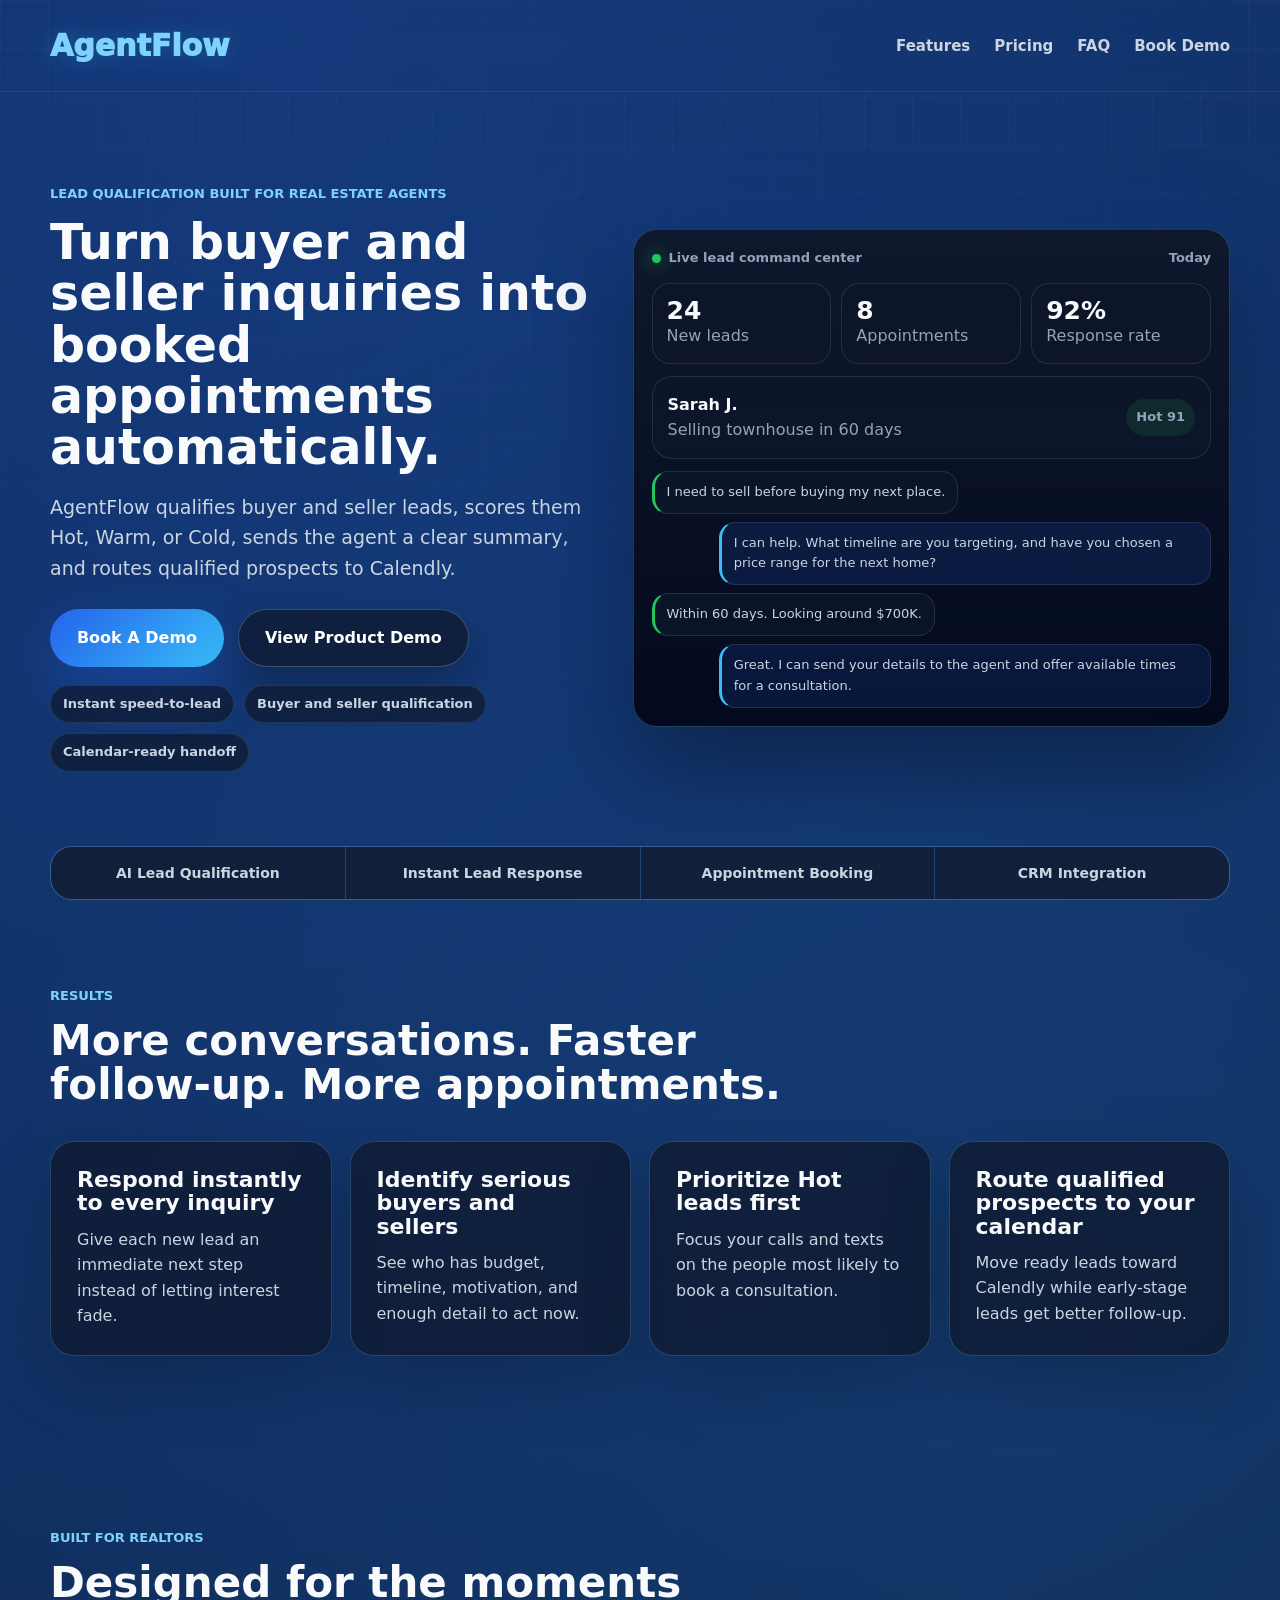
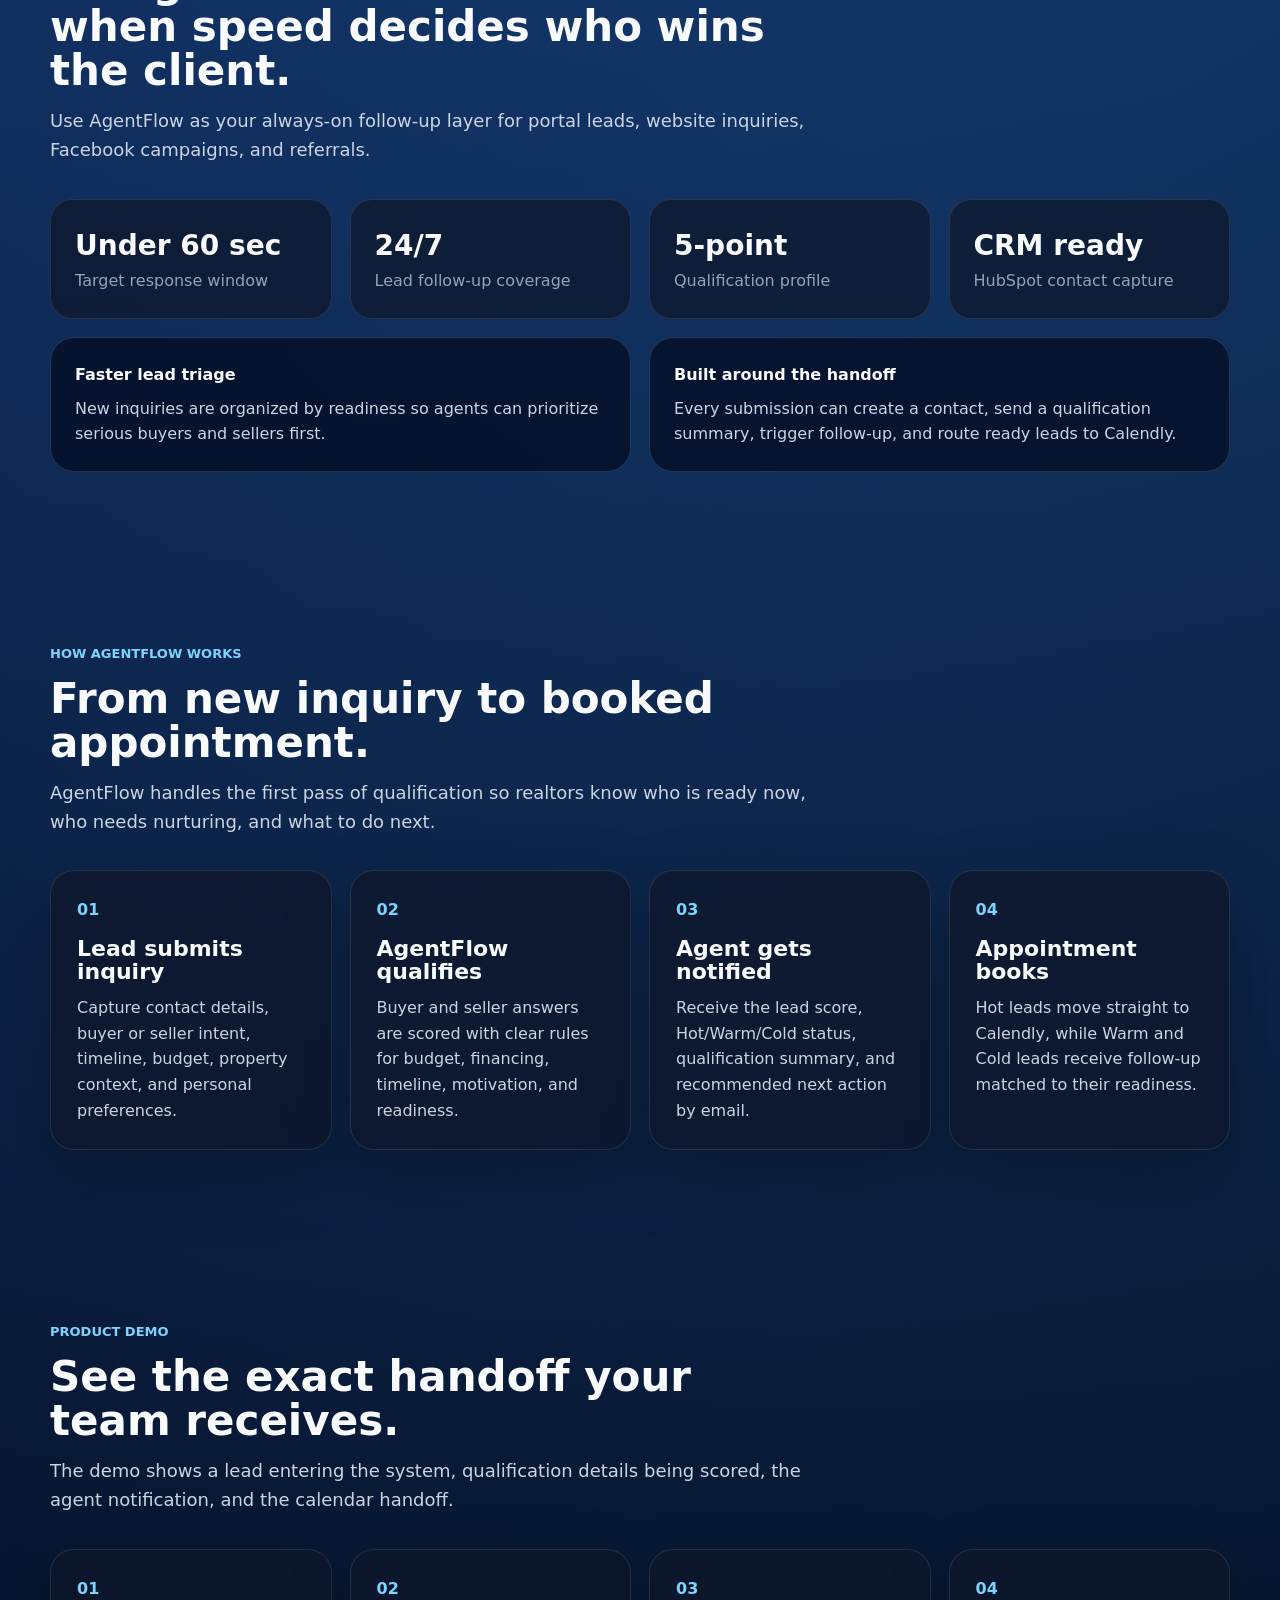
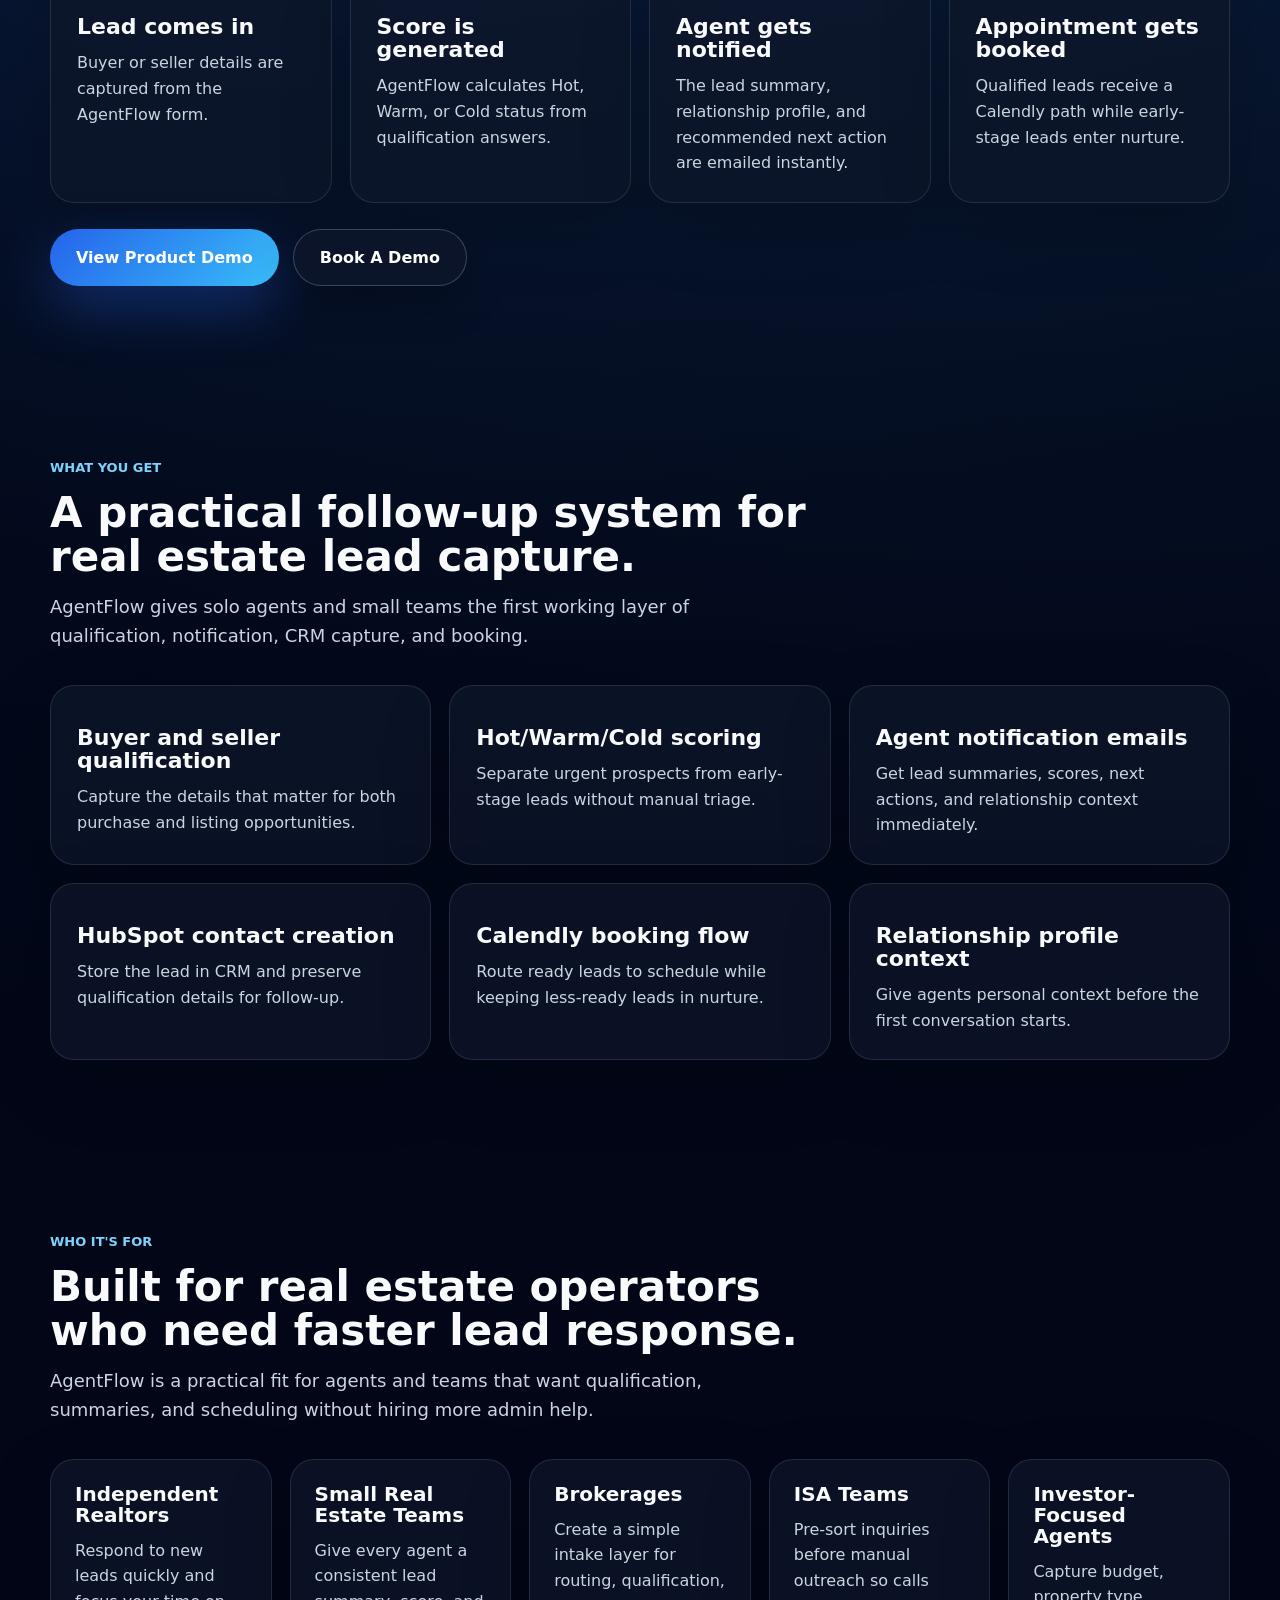
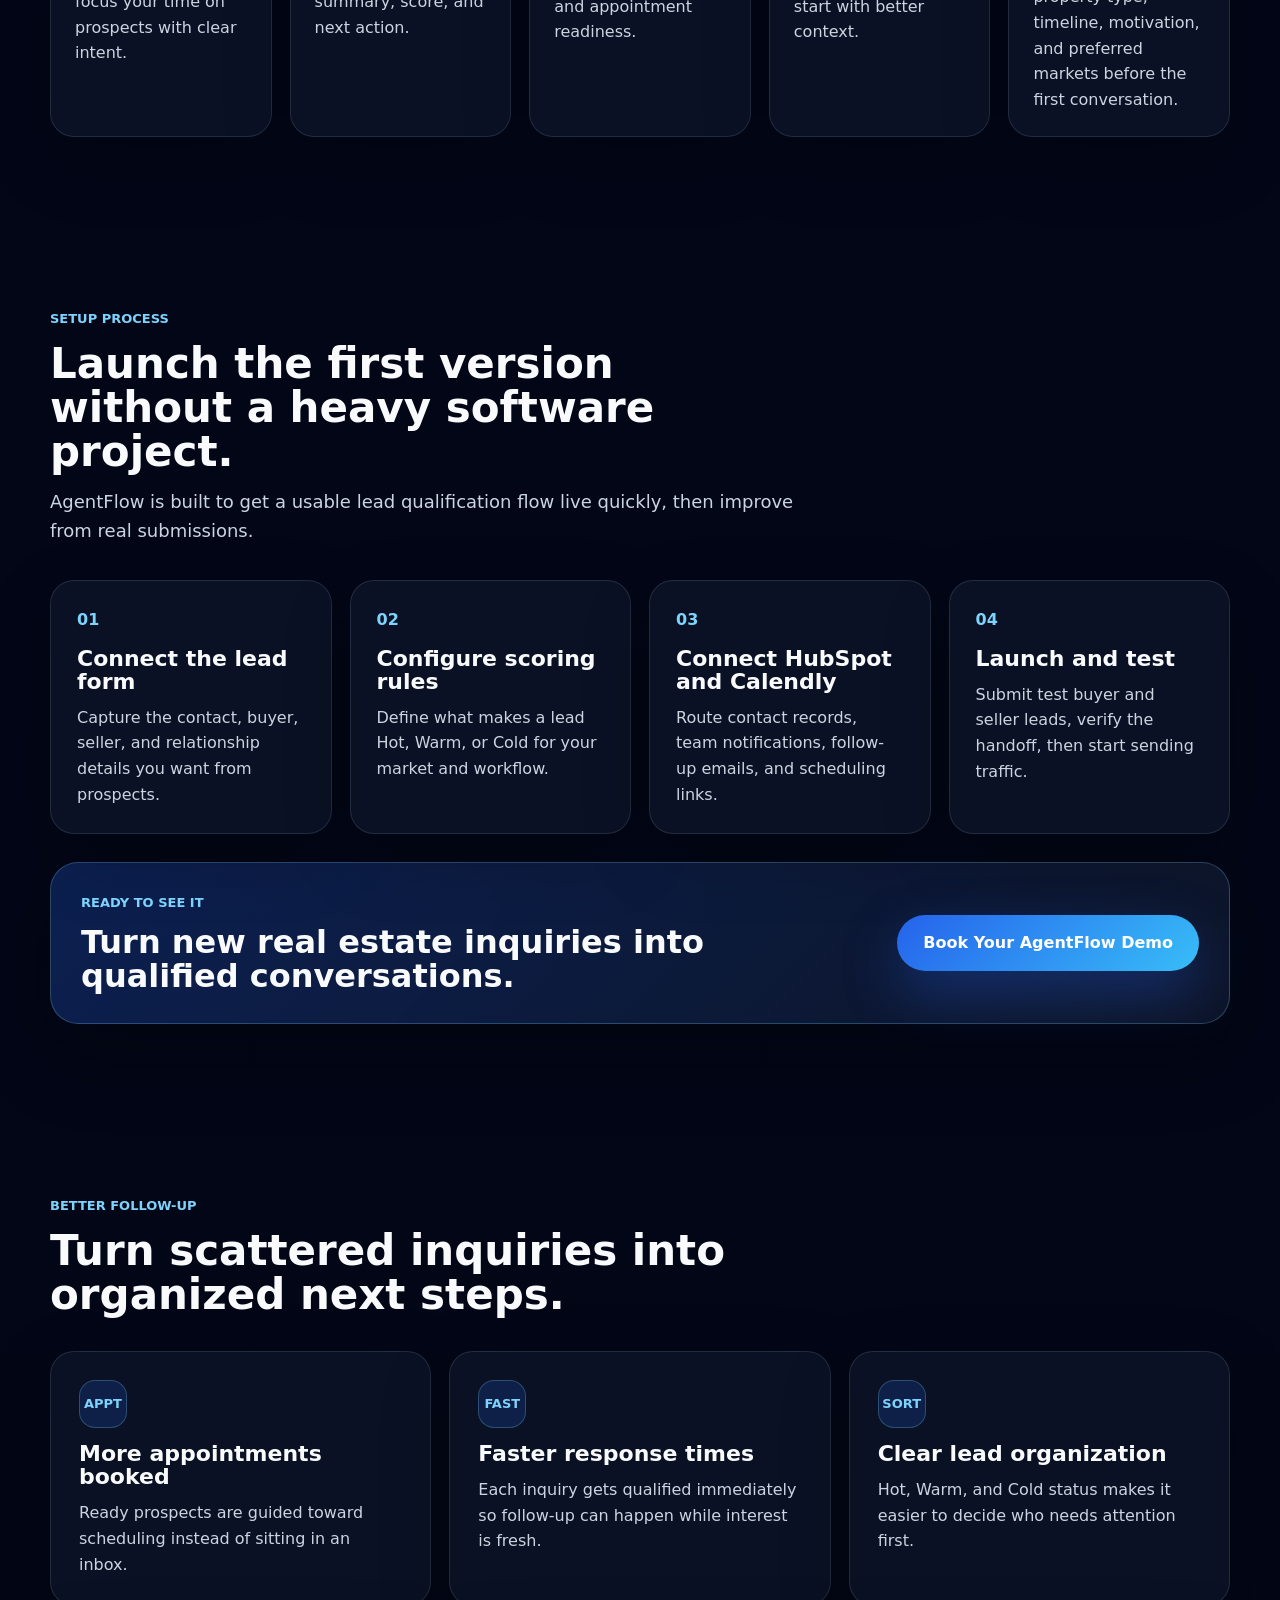
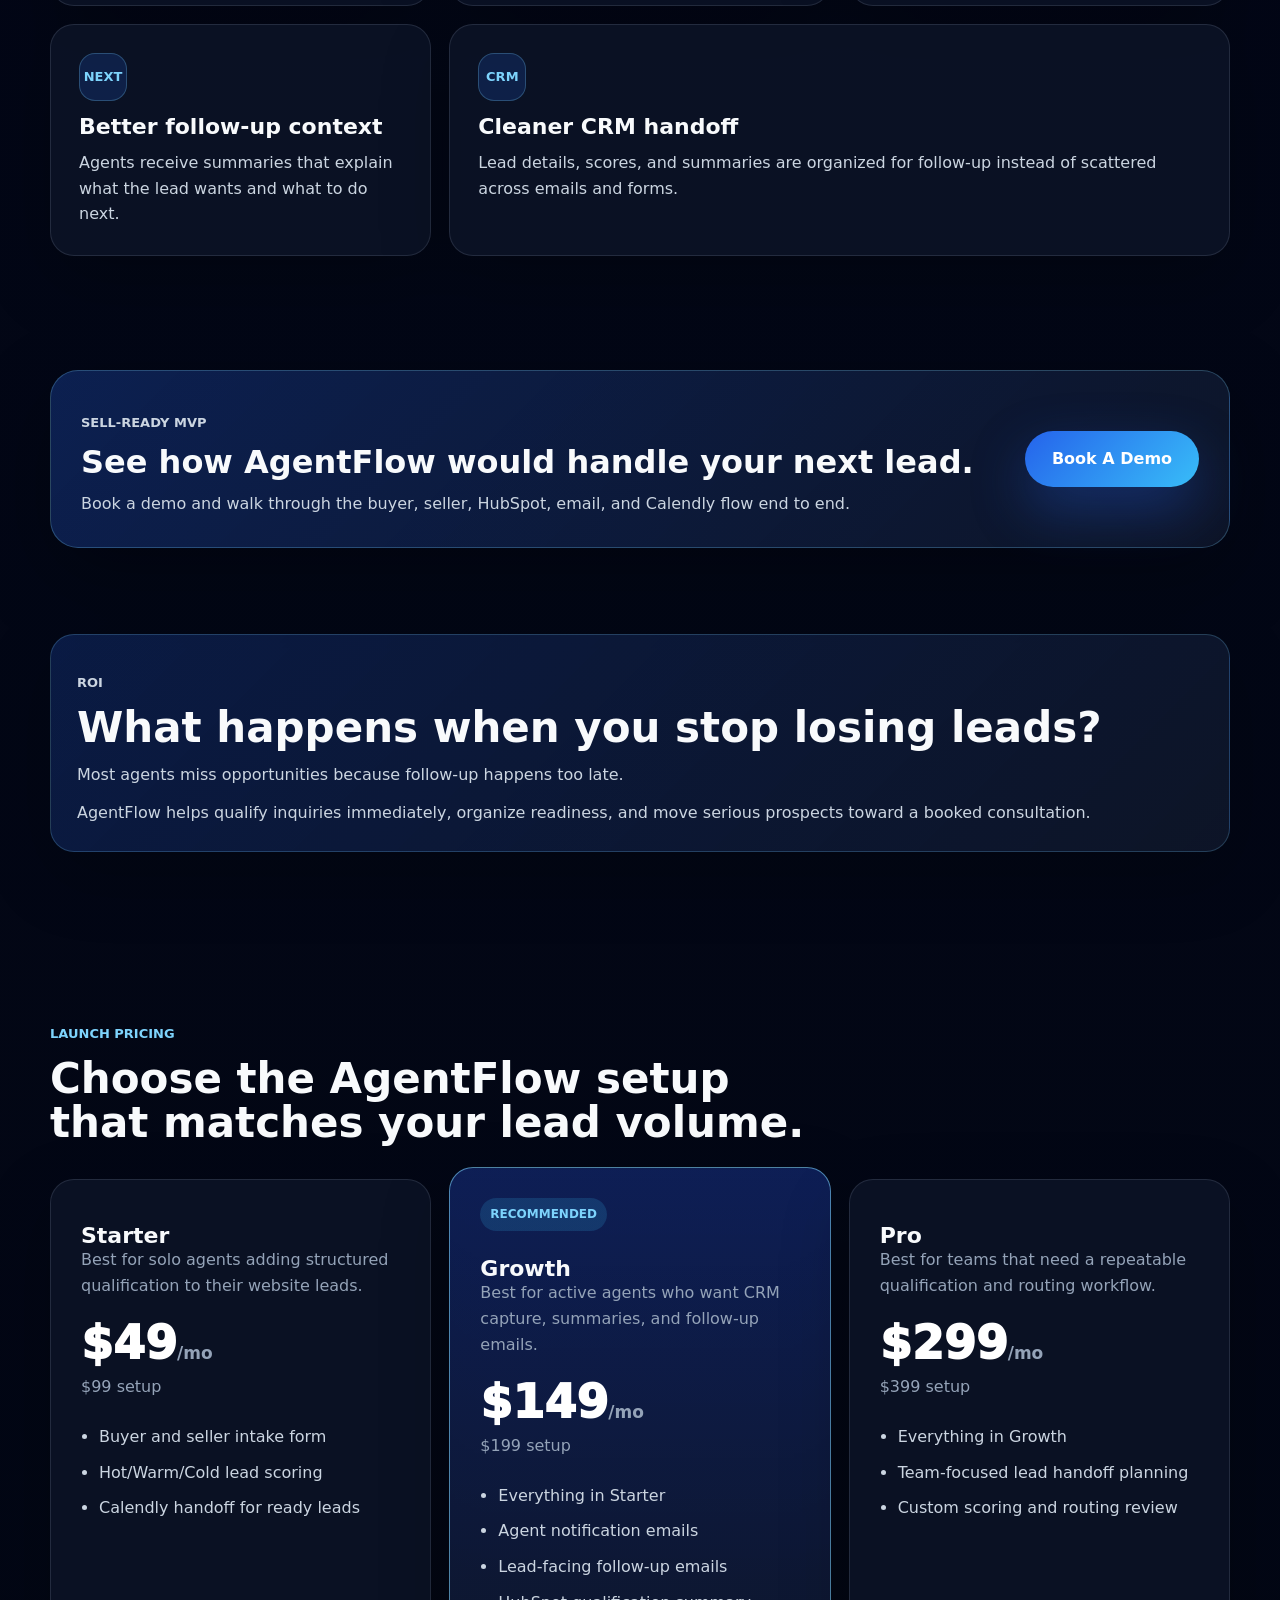
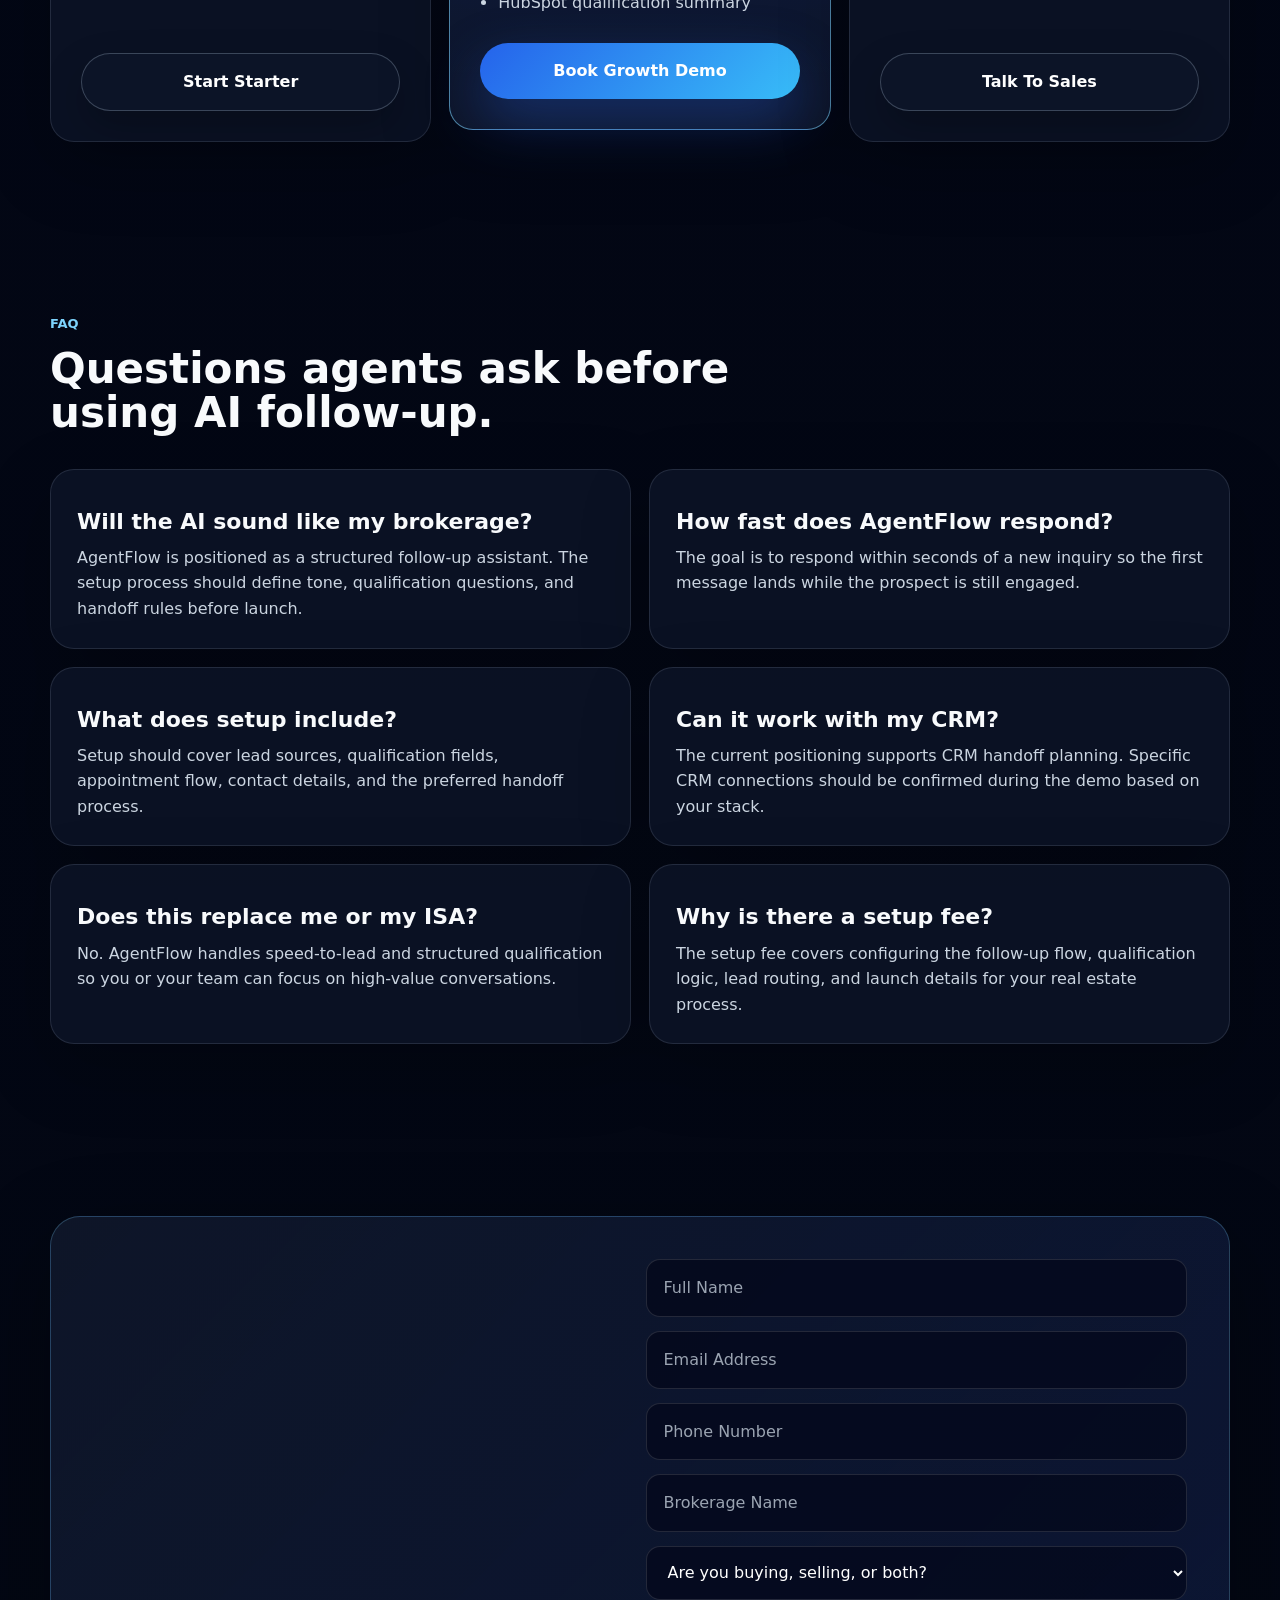
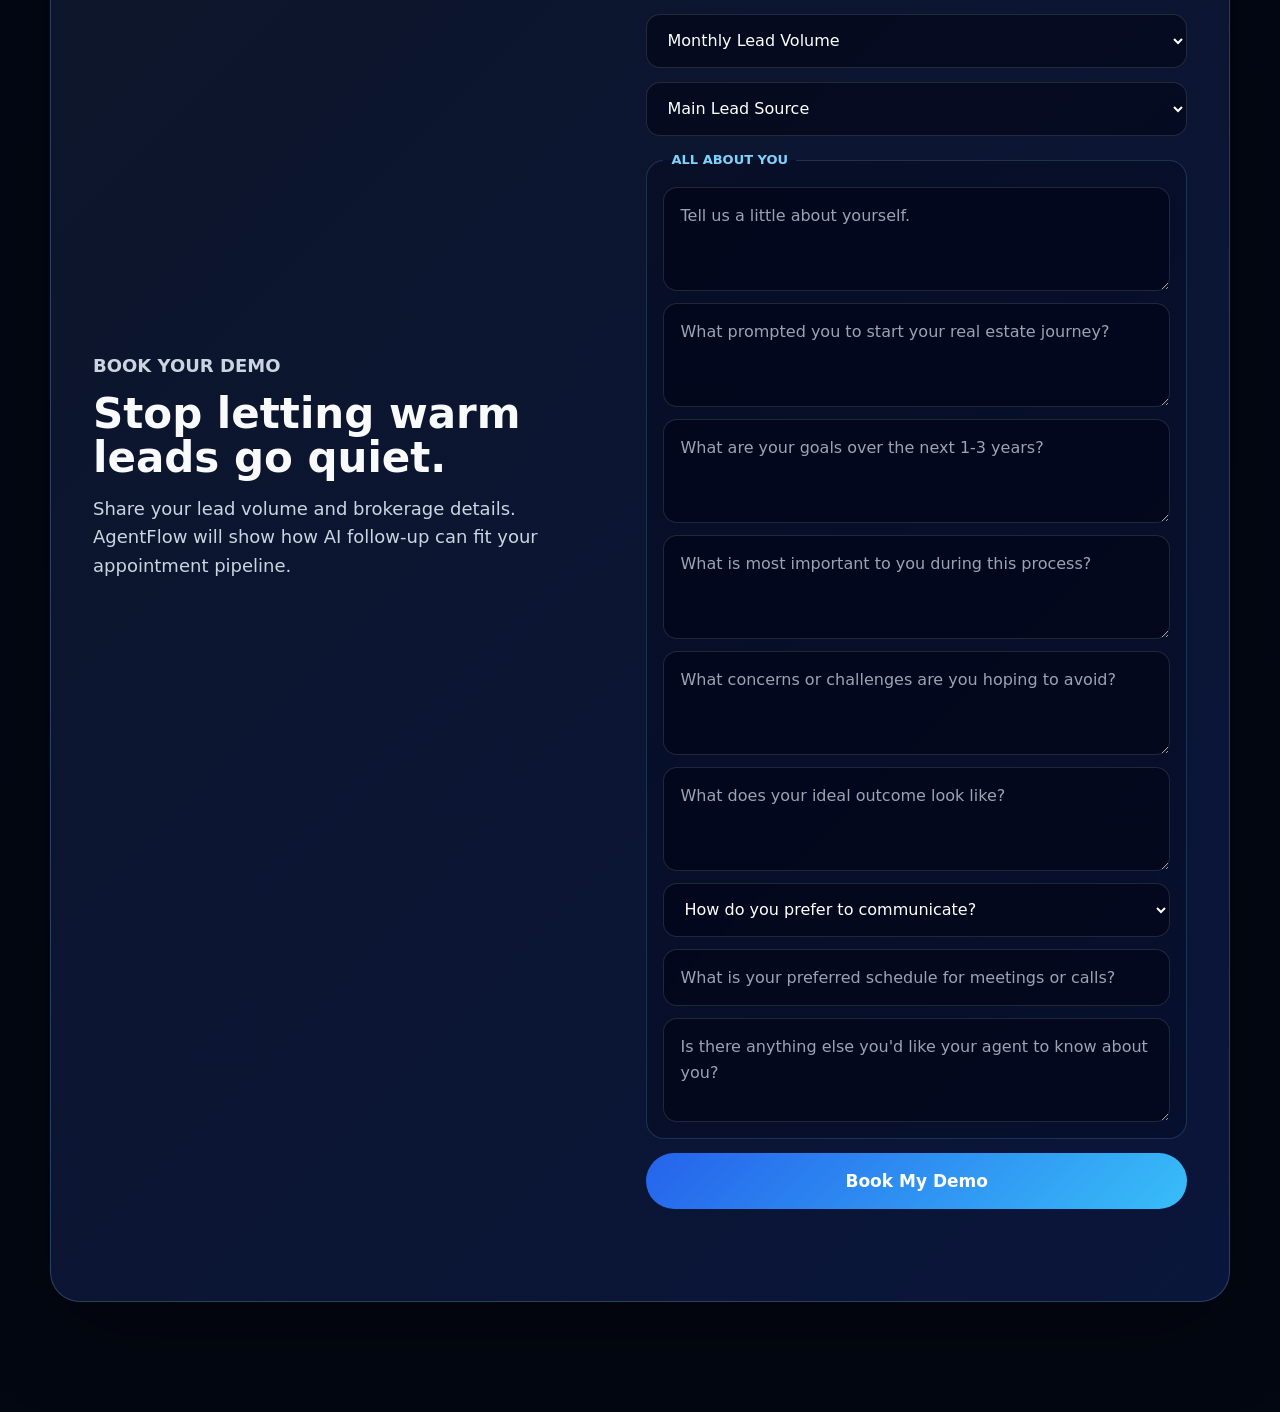
==== commit c2116035: "Polish AgentFlow sales site and product demo" ====
--- a/landing-page/index.html
+++ b/landing-page/index.html
@@ -21,9 +21,9 @@
   <main>
     <section class="hero">
       <div class="hero-content">
-        <p class="eyebrow">AI follow-up built for real estate agents</p>
-        <h1>Book more real estate appointments without chasing every lead.</h1>
-        <p class="hero-copy">AgentFlow responds the moment a buyer or seller reaches out, qualifies motivation, budget, timeline, and location, then routes serious prospects to your calendar.</p>
+        <p class="eyebrow">Lead qualification built for real estate agents</p>
+        <h1>Turn buyer and seller inquiries into booked appointments automatically.</h1>
+        <p class="hero-copy">AgentFlow qualifies buyer and seller leads, scores them Hot, Warm, or Cold, sends the agent a clear summary, and routes qualified prospects to Calendly.</p>
 
         <div class="hero-actions">
           <a class="btn btn-primary" href="#contact">Book A Demo</a>
@@ -85,6 +85,32 @@
       <span>CRM Integration</span>
     </section>
 
+    <section class="results">
+      <div class="section-intro">
+        <p class="eyebrow">Results</p>
+        <h2>More conversations. Faster follow-up. More appointments.</h2>
+      </div>
+
+      <div class="results-grid">
+        <div class="result-card">
+          <h3>Respond instantly to every inquiry</h3>
+          <p>Give each new lead an immediate next step instead of letting interest fade.</p>
+        </div>
+        <div class="result-card">
+          <h3>Identify serious buyers and sellers</h3>
+          <p>See who has budget, timeline, motivation, and enough detail to act now.</p>
+        </div>
+        <div class="result-card">
+          <h3>Prioritize Hot leads first</h3>
+          <p>Focus your calls and texts on the people most likely to book a consultation.</p>
+        </div>
+        <div class="result-card">
+          <h3>Route qualified prospects to your calendar</h3>
+          <p>Move ready leads toward Calendly while early-stage leads get better follow-up.</p>
+        </div>
+      </div>
+    </section>
+
     <section class="trust">
       <div class="section-intro">
         <p class="eyebrow">Built for Realtors</p>
@@ -107,103 +133,263 @@
         </div>
         <div class="metric-card">
           <strong>CRM ready</strong>
-          <span>Handoff placeholder</span>
+          <span>HubSpot contact capture</span>
         </div>
       </div>
 
       <div class="result-strip">
         <div>
-          <strong>Customer result placeholder</strong>
-          <p>Example: "Recovered more missed leads from weekend inquiries after enabling automated qualification."</p>
-        </div>
-        <div>
-          <strong>Credibility indicators</strong>
-          <p>Real estate focused workflows, calendar routing, CRM handoff planning, and clear lead summaries.</p>
-        </div>
-      </div>
-    </section>
-
-    <section class="workflow">
+          <strong>Faster lead triage</strong>
+          <p>New inquiries are organized by readiness so agents can prioritize serious buyers and sellers first.</p>
+        </div>
+        <div>
+          <strong>Built around the handoff</strong>
+          <p>Every submission can create a contact, send a qualification summary, trigger follow-up, and route ready leads to Calendly.</p>
+        </div>
+      </div>
+    </section>
+
+    <section class="workflow" id="how-it-works">
       <div class="section-intro">
         <p class="eyebrow">How AgentFlow works</p>
-        <h2>From first message to booked appointment.</h2>
+        <h2>From new inquiry to booked appointment.</h2>
+        <p>AgentFlow handles the first pass of qualification so realtors know who is ready now, who needs nurturing, and what to do next.</p>
       </div>
 
       <div class="workflow-grid">
         <div class="step-card">
           <span>01</span>
-          <h3>Lead arrives</h3>
-          <p>Capture inquiries from your website, Zillow, Facebook, Realtor.com, or referral sources.</p>
+          <h3>Lead submits inquiry</h3>
+          <p>Capture contact details, buyer or seller intent, timeline, budget, property context, and personal preferences.</p>
         </div>
         <div class="step-card">
           <span>02</span>
-          <h3>AI responds</h3>
-          <p>AgentFlow replies quickly with natural follow-up so the lead does not go cold.</p>
+          <h3>AgentFlow qualifies</h3>
+          <p>Buyer and seller answers are scored with clear rules for budget, financing, timeline, motivation, and readiness.</p>
         </div>
         <div class="step-card">
           <span>03</span>
-          <h3>AI qualifies</h3>
-          <p>Collect timeline, budget, location, motivation, and readiness before handoff.</p>
+          <h3>Agent gets notified</h3>
+          <p>Receive the lead score, Hot/Warm/Cold status, qualification summary, and recommended next action by email.</p>
         </div>
         <div class="step-card">
           <span>04</span>
           <h3>Appointment books</h3>
-          <p>Qualified prospects are routed toward your calendar with a concise lead summary.</p>
-        </div>
+          <p>Hot leads move straight to Calendly, while Warm and Cold leads receive follow-up matched to their readiness.</p>
+        </div>
+      </div>
+    </section>
+
+    <section class="demo-story">
+      <div class="section-intro">
+        <p class="eyebrow">Product demo</p>
+        <h2>See the exact handoff your team receives.</h2>
+        <p>The demo shows a lead entering the system, qualification details being scored, the agent notification, and the calendar handoff.</p>
+      </div>
+
+      <div class="demo-flow">
+        <div class="demo-stage">
+          <span>01</span>
+          <h3>Lead comes in</h3>
+          <p>Buyer or seller details are captured from the AgentFlow form.</p>
+        </div>
+        <div class="demo-stage">
+          <span>02</span>
+          <h3>Score is generated</h3>
+          <p>AgentFlow calculates Hot, Warm, or Cold status from qualification answers.</p>
+        </div>
+        <div class="demo-stage">
+          <span>03</span>
+          <h3>Agent gets notified</h3>
+          <p>The lead summary, relationship profile, and recommended next action are emailed instantly.</p>
+        </div>
+        <div class="demo-stage">
+          <span>04</span>
+          <h3>Appointment gets booked</h3>
+          <p>Qualified leads receive a Calendly path while early-stage leads enter nurture.</p>
+        </div>
+      </div>
+
+      <div class="section-actions">
+        <a class="btn btn-primary" href="dashboard.html">View Product Demo</a>
+        <a class="btn btn-secondary" href="#contact">Book A Demo</a>
+      </div>
+    </section>
+
+    <section class="deliverables">
+      <div class="section-intro">
+        <p class="eyebrow">What you get</p>
+        <h2>A practical follow-up system for real estate lead capture.</h2>
+        <p>AgentFlow gives solo agents and small teams the first working layer of qualification, notification, CRM capture, and booking.</p>
+      </div>
+
+      <div class="deliverables-grid">
+        <div class="deliverable-card">
+          <h3>Buyer and seller qualification</h3>
+          <p>Capture the details that matter for both purchase and listing opportunities.</p>
+        </div>
+        <div class="deliverable-card">
+          <h3>Hot/Warm/Cold scoring</h3>
+          <p>Separate urgent prospects from early-stage leads without manual triage.</p>
+        </div>
+        <div class="deliverable-card">
+          <h3>Agent notification emails</h3>
+          <p>Get lead summaries, scores, next actions, and relationship context immediately.</p>
+        </div>
+        <div class="deliverable-card">
+          <h3>HubSpot contact creation</h3>
+          <p>Store the lead in CRM and preserve qualification details for follow-up.</p>
+        </div>
+        <div class="deliverable-card">
+          <h3>Calendly booking flow</h3>
+          <p>Route ready leads to schedule while keeping less-ready leads in nurture.</p>
+        </div>
+        <div class="deliverable-card">
+          <h3>Relationship profile context</h3>
+          <p>Give agents personal context before the first conversation starts.</p>
+        </div>
+      </div>
+    </section>
+
+    <section class="audience">
+      <div class="section-intro">
+        <p class="eyebrow">Who it's for</p>
+        <h2>Built for real estate operators who need faster lead response.</h2>
+        <p>AgentFlow is a practical fit for agents and teams that want qualification, summaries, and scheduling without hiring more admin help.</p>
+      </div>
+
+      <div class="audience-grid">
+        <div class="audience-card">
+          <h3>Independent Realtors</h3>
+          <p>Respond to new leads quickly and focus your time on prospects with clear intent.</p>
+        </div>
+        <div class="audience-card">
+          <h3>Small Real Estate Teams</h3>
+          <p>Give every agent a consistent lead summary, score, and next action.</p>
+        </div>
+        <div class="audience-card">
+          <h3>Brokerages</h3>
+          <p>Create a simple intake layer for routing, qualification, and appointment readiness.</p>
+        </div>
+        <div class="audience-card">
+          <h3>ISA Teams</h3>
+          <p>Pre-sort inquiries before manual outreach so calls start with better context.</p>
+        </div>
+        <div class="audience-card audience-wide">
+          <h3>Investor-Focused Agents</h3>
+          <p>Capture budget, property type, timeline, motivation, and preferred markets before the first conversation.</p>
+        </div>
+      </div>
+    </section>
+
+    <section class="setup-process">
+      <div class="section-intro">
+        <p class="eyebrow">Setup process</p>
+        <h2>Launch the first version without a heavy software project.</h2>
+        <p>AgentFlow is built to get a usable lead qualification flow live quickly, then improve from real submissions.</p>
+      </div>
+
+      <div class="setup-timeline">
+        <div>
+          <span>01</span>
+          <h3>Connect the lead form</h3>
+          <p>Capture the contact, buyer, seller, and relationship details you want from prospects.</p>
+        </div>
+        <div>
+          <span>02</span>
+          <h3>Configure scoring rules</h3>
+          <p>Define what makes a lead Hot, Warm, or Cold for your market and workflow.</p>
+        </div>
+        <div>
+          <span>03</span>
+          <h3>Connect HubSpot and Calendly</h3>
+          <p>Route contact records, team notifications, follow-up emails, and scheduling links.</p>
+        </div>
+        <div>
+          <span>04</span>
+          <h3>Launch and test</h3>
+          <p>Submit test buyer and seller leads, verify the handoff, then start sending traffic.</p>
+        </div>
+      </div>
+
+      <div class="cta-band">
+        <div>
+          <p class="eyebrow">Ready to see it</p>
+          <h2>Turn new real estate inquiries into qualified conversations.</h2>
+        </div>
+        <a class="btn btn-primary" href="#contact">Book Your AgentFlow Demo</a>
       </div>
     </section>
 
     <section id="features" class="features">
       <div class="section-intro">
-        <p class="eyebrow">Platform features</p>
-        <h2>Everything needed to turn lead follow-up into a repeatable system.</h2>
+        <p class="eyebrow">Better follow-up</p>
+        <h2>Turn scattered inquiries into organized next steps.</h2>
       </div>
 
       <div class="features-grid">
         <div class="feature-card">
-          <span class="feature-icon">AI</span>
-          <h3>AI Lead Qualification</h3>
-          <p>Capture buying or selling intent, budget, area, urgency, financing status, and next-step readiness.</p>
+          <span class="feature-icon">APPT</span>
+          <h3>More appointments booked</h3>
+          <p>Ready prospects are guided toward scheduling instead of sitting in an inbox.</p>
         </div>
         <div class="feature-card">
-          <span class="feature-icon">RT</span>
-          <h3>Instant Lead Response</h3>
-          <p>Reply quickly after form submissions or campaign inquiries so motivated leads get attention immediately.</p>
+          <span class="feature-icon">FAST</span>
+          <h3>Faster response times</h3>
+          <p>Each inquiry gets qualified immediately so follow-up can happen while interest is fresh.</p>
         </div>
         <div class="feature-card">
-          <span class="feature-icon">BK</span>
-          <h3>Appointment Booking</h3>
-          <p>Move serious prospects toward a calendar handoff instead of leaving conversations open-ended.</p>
+          <span class="feature-icon">SORT</span>
+          <h3>Clear lead organization</h3>
+          <p>Hot, Warm, and Cold status makes it easier to decide who needs attention first.</p>
         </div>
         <div class="feature-card">
+          <span class="feature-icon">NEXT</span>
+          <h3>Better follow-up context</h3>
+          <p>Agents receive summaries that explain what the lead wants and what to do next.</p>
+        </div>
+        <div class="feature-card feature-wide">
           <span class="feature-icon">CRM</span>
-          <h3>CRM Integration</h3>
-          <p>Prepare lead summaries and handoff fields for the systems your team already uses.</p>
-        </div>
-        <div class="feature-card feature-wide">
-          <span class="feature-icon">AF</span>
-          <h3>Automated Follow-Up</h3>
-          <p>Keep conversations moving after the first reply with consistent, structured follow-up designed for real estate lead recovery.</p>
-        </div>
+          <h3>Cleaner CRM handoff</h3>
+          <p>Lead details, scores, and summaries are organized for follow-up instead of scattered across emails and forms.</p>
+        </div>
+      </div>
+    </section>
+
+    <section class="cta-strip">
+      <div>
+        <p class="eyebrow">Sell-ready MVP</p>
+        <h2>See how AgentFlow would handle your next lead.</h2>
+        <p>Book a demo and walk through the buyer, seller, HubSpot, email, and Calendly flow end to end.</p>
+      </div>
+      <a class="btn btn-primary" href="#contact">Book A Demo</a>
+    </section>
+
+    <section class="roi">
+      <div class="roi-panel">
+        <p class="eyebrow">ROI</p>
+        <h2>What happens when you stop losing leads?</h2>
+        <p>Most agents miss opportunities because follow-up happens too late.</p>
+        <p>AgentFlow helps qualify inquiries immediately, organize readiness, and move serious prospects toward a booked consultation.</p>
       </div>
     </section>
 
     <section id="pricing" class="pricing">
       <div class="section-intro">
-        <p class="eyebrow">Simple launch pricing</p>
-        <h2>Choose the follow-up system that fits your lead volume.</h2>
+        <p class="eyebrow">Launch pricing</p>
+        <h2>Choose the AgentFlow setup that matches your lead volume.</h2>
       </div>
 
       <div class="pricing-grid">
         <div class="pricing-card">
           <h3>Starter</h3>
-          <p class="plan-copy">Best for solo agents testing AI follow-up.</p>
+          <p class="plan-copy">Best for solo agents adding structured qualification to their website leads.</p>
           <p class="price">$49<span>/mo</span></p>
           <p class="setup">$99 setup</p>
           <ul>
-            <li>Instant lead response</li>
-            <li>Basic qualification flow</li>
-            <li>Appointment handoff</li>
+            <li>Buyer and seller intake form</li>
+            <li>Hot/Warm/Cold lead scoring</li>
+            <li>Calendly handoff for ready leads</li>
           </ul>
           <a class="btn btn-secondary" href="#contact">Start Starter</a>
         </div>
@@ -211,27 +397,27 @@
         <div class="pricing-card recommended">
           <p class="plan-badge">Recommended</p>
           <h3>Growth</h3>
-          <p class="plan-copy">Best for active agents who want more booked appointments.</p>
+          <p class="plan-copy">Best for active agents who want CRM capture, summaries, and follow-up emails.</p>
           <p class="price">$149<span>/mo</span></p>
           <p class="setup">$199 setup</p>
           <ul>
             <li>Everything in Starter</li>
-            <li>Advanced lead qualification</li>
-            <li>Automated follow-up sequences</li>
-            <li>CRM handoff planning</li>
+            <li>Agent notification emails</li>
+            <li>Lead-facing follow-up emails</li>
+            <li>HubSpot qualification summary</li>
           </ul>
           <a class="btn btn-primary" href="#contact">Book Growth Demo</a>
         </div>
 
         <div class="pricing-card">
           <h3>Pro</h3>
-          <p class="plan-copy">Best for teams that need stronger lead recovery.</p>
+          <p class="plan-copy">Best for teams that need a repeatable qualification and routing workflow.</p>
           <p class="price">$299<span>/mo</span></p>
           <p class="setup">$399 setup</p>
           <ul>
             <li>Everything in Growth</li>
-            <li>Team-oriented lead routing</li>
-            <li>Priority workflow setup</li>
+            <li>Team-focused lead handoff planning</li>
+            <li>Custom scoring and routing review</li>
           </ul>
           <a class="btn btn-secondary" href="#contact">Talk To Sales</a>
         </div>
--- a/landing-page/styles.css
+++ b/landing-page/styles.css
@@ -106,11 +106,18 @@
 
 .hero,
 .hero-trust-bar,
+.results,
 .trust,
 .workflow,
+.demo-story,
+.deliverables,
+.audience,
+.setup-process,
 .features,
+.roi,
 .pricing,
 .faq,
+.cta-strip,
 .contact {
   width: min(var(--max), calc(100% - 48px));
   margin: 0 auto;
@@ -357,11 +364,18 @@
   text-align: center;
 }
 
+.results,
 .trust,
 .workflow,
+.demo-story,
+.deliverables,
+.audience,
+.setup-process,
 .features,
+.roi,
 .pricing,
 .faq,
+.cta-strip,
 .contact {
   padding: 86px 0;
 }
@@ -383,8 +397,12 @@
   font-size: 18px;
 }
 
+.results-grid,
 .trust-grid,
 .workflow-grid,
+.demo-flow,
+.deliverables-grid,
+.audience-grid,
 .features-grid,
 .pricing-grid,
 .faq-grid {
@@ -396,6 +414,37 @@
   grid-template-columns: repeat(4, 1fr);
 }
 
+.results-grid {
+  grid-template-columns: repeat(4, 1fr);
+}
+
+.result-card,
+.roi-panel {
+  border: 1px solid rgba(125, 211, 252, 0.22);
+  border-radius: 24px;
+  background: rgba(15, 23, 42, 0.72);
+  box-shadow: 0 24px 70px rgba(0, 0, 0, 0.2);
+  padding: 26px;
+}
+
+.result-card h3 {
+  font-size: 22px;
+}
+
+.result-card p,
+.roi-panel p {
+  color: var(--muted);
+  margin-top: 12px;
+}
+
+.roi-panel {
+  background: linear-gradient(135deg, rgba(37, 99, 235, 0.22), rgba(15, 23, 42, 0.86));
+}
+
+.roi-panel h2 {
+  font-size: 42px;
+}
+
 .metric-card {
   border-radius: 22px;
   padding: 24px;
@@ -427,6 +476,105 @@
 
 .workflow-grid {
   grid-template-columns: repeat(4, 1fr);
+}
+
+.demo-flow {
+  grid-template-columns: repeat(4, 1fr);
+  align-items: stretch;
+  counter-reset: demo;
+}
+
+.demo-stage,
+.deliverable-card,
+.setup-timeline div {
+  border: 1px solid var(--line);
+  background: rgba(15, 23, 42, 0.72);
+  border-radius: 24px;
+  box-shadow: 0 24px 70px rgba(0, 0, 0, 0.2);
+  padding: 26px;
+}
+
+.demo-stage span,
+.setup-timeline span {
+  color: var(--cyan-soft);
+  font-weight: 900;
+}
+
+.demo-stage h3,
+.deliverable-card h3,
+.setup-timeline h3 {
+  margin-top: 14px;
+  font-size: 22px;
+}
+
+.demo-stage p,
+.deliverable-card p,
+.setup-timeline p,
+.cta-strip p {
+  color: var(--muted);
+  margin-top: 12px;
+}
+
+.section-actions {
+  display: flex;
+  flex-wrap: wrap;
+  gap: 14px;
+  margin-top: 26px;
+}
+
+.deliverables-grid {
+  grid-template-columns: repeat(3, 1fr);
+}
+
+.audience-grid {
+  grid-template-columns: repeat(5, 1fr);
+}
+
+.audience-card {
+  border: 1px solid var(--line);
+  border-radius: 24px;
+  background: rgba(15, 23, 42, 0.72);
+  box-shadow: 0 24px 70px rgba(0, 0, 0, 0.2);
+  padding: 24px;
+}
+
+.audience-card h3 {
+  font-size: 20px;
+}
+
+.audience-card p {
+  color: var(--muted);
+  margin-top: 12px;
+}
+
+.setup-timeline {
+  display: grid;
+  grid-template-columns: repeat(4, 1fr);
+  gap: 18px;
+}
+
+.cta-band,
+.cta-strip {
+  display: flex;
+  align-items: center;
+  justify-content: space-between;
+  gap: 28px;
+  border: 1px solid rgba(125, 211, 252, 0.26);
+  border-radius: 28px;
+  background: linear-gradient(135deg, rgba(37, 99, 235, 0.28), rgba(15, 23, 42, 0.88));
+  box-shadow: 0 28px 80px rgba(0, 0, 0, 0.28);
+  margin-top: 28px;
+  padding: 30px;
+}
+
+.cta-band h2,
+.cta-strip h2 {
+  font-size: 32px;
+}
+
+.cta-band .btn,
+.cta-strip .btn {
+  flex: 0 0 auto;
 }
 
 .step-card,
@@ -681,12 +829,17 @@
   }
 
   .trust-grid,
-  .workflow-grid {
+  .results-grid,
+  .workflow-grid,
+  .demo-flow,
+  .setup-timeline {
     grid-template-columns: repeat(2, 1fr);
   }
 
   .features-grid,
-  .pricing-grid {
+  .pricing-grid,
+  .deliverables-grid,
+  .audience-grid {
     grid-template-columns: 1fr 1fr;
   }
 
@@ -716,16 +869,23 @@
     gap: 12px 18px;
   }
 
-  .hero,
-  .hero-trust-bar,
-  .trust,
-  .workflow,
-  .features,
-  .pricing,
-  .faq,
-  .contact {
-    width: min(var(--max), calc(100% - 32px));
-  }
+.hero,
+.hero-trust-bar,
+.results,
+.trust,
+.workflow,
+.demo-story,
+.deliverables,
+.audience,
+.setup-process,
+.features,
+.roi,
+.pricing,
+.faq,
+.cta-strip,
+.contact {
+  width: min(var(--max), calc(100% - 32px));
+}
 
   .hero {
     padding: 56px 0 42px;
@@ -750,28 +910,53 @@
     font-size: 34px;
   }
 
-  .trust,
-  .workflow,
-  .features,
-  .pricing,
-  .faq,
-  .contact {
-    padding: 62px 0;
-  }
-
-  .result-strip,
-  .features-grid,
-  .pricing-grid,
-  .faq-grid,
-  .contact-panel {
-    grid-template-columns: 1fr;
-  }
-
-  .product-preview,
-  .contact-panel {
-    border-radius: 24px;
-    padding: 22px;
-  }
+.results,
+.trust,
+.workflow,
+.demo-story,
+.deliverables,
+.audience,
+.setup-process,
+.features,
+.roi,
+.pricing,
+.faq,
+.cta-strip,
+.contact {
+  padding: 62px 0;
+}
+
+.result-strip,
+.results-grid,
+.demo-flow,
+.deliverables-grid,
+.audience-grid,
+.setup-timeline,
+.features-grid,
+.pricing-grid,
+.faq-grid,
+.contact-panel {
+  grid-template-columns: 1fr;
+}
+
+.cta-band,
+.cta-strip {
+  align-items: flex-start;
+  flex-direction: column;
+  padding: 24px;
+}
+
+.cta-band .btn,
+.cta-strip .btn,
+.section-actions .btn {
+  width: 100%;
+}
+
+.product-preview,
+.contact-panel {
+  border-radius: 24px;
+  padding: 22px;
+}
 }
 
 @media (max-width: 520px) {
@@ -797,12 +982,16 @@
     width: 100%;
   }
 
-  .preview-metrics,
-  .hero-trust-bar,
-  .trust-grid,
-  .workflow-grid {
-    grid-template-columns: 1fr;
-  }
+.preview-metrics,
+.hero-trust-bar,
+.results-grid,
+.trust-grid,
+.workflow-grid,
+.demo-flow,
+.audience-grid,
+.setup-timeline {
+  grid-template-columns: 1fr;
+}
 
   .preview-header,
   .lead-card {
@@ -819,11 +1008,15 @@
     font-size: 30px;
   }
 
-  .pricing-card,
-  .feature-card,
-  .step-card,
-  .faq-item,
-  .metric-card {
-    padding: 22px;
-  }
-}
+.pricing-card,
+.feature-card,
+.step-card,
+.result-card,
+.demo-stage,
+.deliverable-card,
+.audience-card,
+.faq-item,
+.metric-card {
+  padding: 22px;
+}
+}
